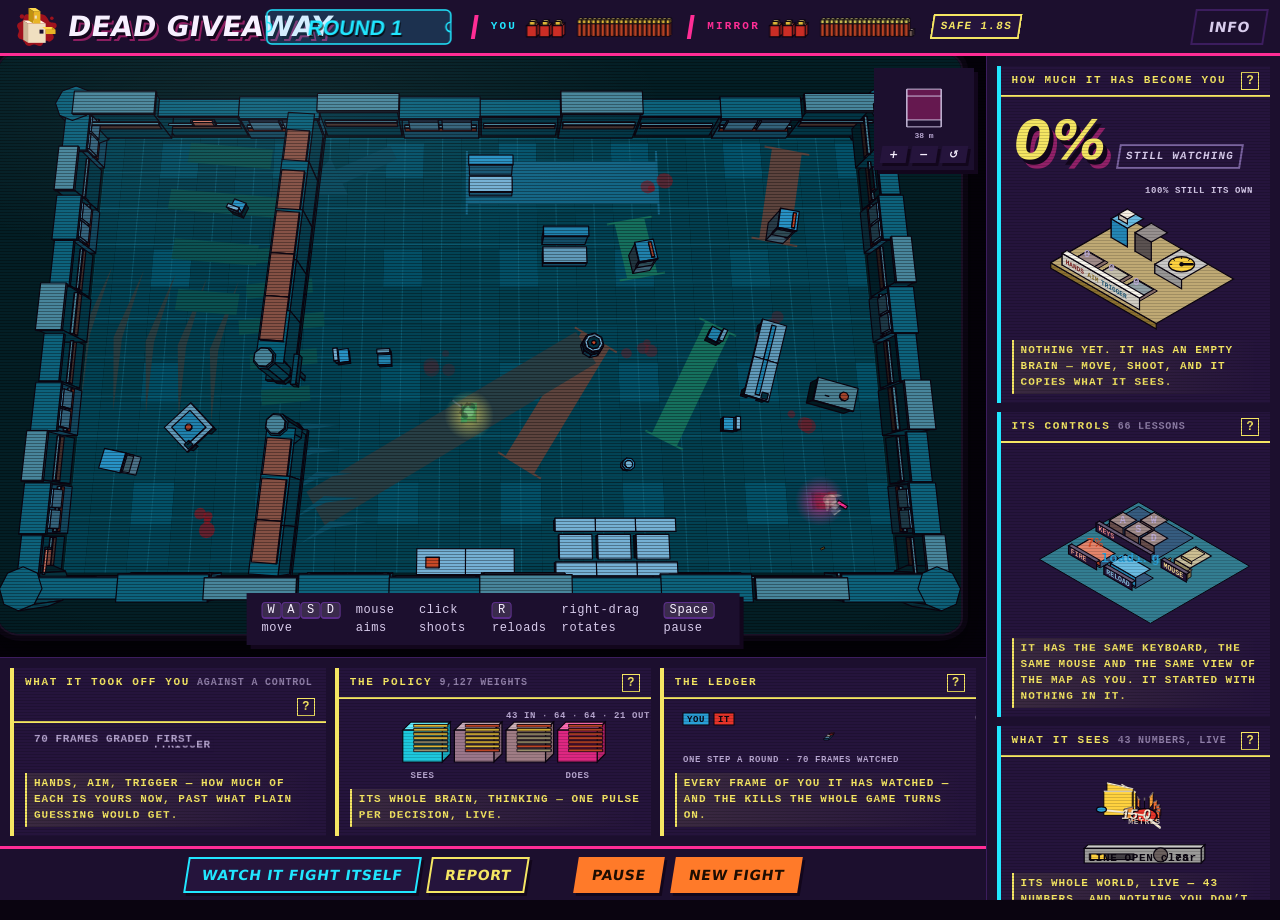
==== index.html @ da15ab4e "The description sits under the graphic, at the owner's direction All six standfirsts move back below" ====
<!doctype html>
<html lang="en">
<head>
<meta charset="utf-8">
<meta name="viewport" content="width=device-width, initial-scale=1">
<title>Dead Giveaway — the Mirror is learning you</title>
<meta name="description" content="A top-down shooter against the Mirror — a model that learns how you move and fight. Everything it knows about you is on screen while you play.">
<link rel="icon" href="./favicon.svg" type="image/svg+xml">
<link rel="stylesheet" href="./css/app.css">
</head>
<body>

<!-- THE GAME IS THE PAGE. No splash, no click-to-play. -->
<div class="app">

  <header class="bar">
    <a class="mark" href="./" title="Dead Giveaway — reload (the round starts again; your saved rival is untouched)">
      <svg viewBox="0 0 100 100" width="44" height="44" aria-hidden="true">
      <!-- the mark, at a size that holds its own beside the wordmark: the 30px
           cut read as a pin next to 28px capitals -->
      <g fill="#9f121d"><path d="M50 22c9-3 19-1 24 5s4 10 9 12 10-1 13 4-1 10-6 12 -4 8-1 13 1 11-5 13-11-2-15 2-3 9-9 10-10-4-15-3-9 5-15 2-5-9-9-12-10-2-12-8 3-9 2-14-6-8-3-14 9-5 12-9 1-10 6-13 10 1 14-1 6-6 10-1z"/><circle cx="18" cy="26" r="5"/><circle cx="86" cy="30" r="4"/><circle cx="80" cy="78" r="5.5"/><circle cx="24" cy="80" r="3.5"/></g>
      <path d="M32 42 L72 42 L61 35 L21 35 Z" fill="#fff3de"/>
      <path d="M32 42 L21 35 L21 79 L32 86 Z" fill="#cdb595"/>
      <rect x="32" y="42" width="40" height="44" fill="#f0dfc0"/>
      <path d="M44 14 L60 14 L49 7 L33 7 Z" fill="#ffd94d"/>
      <path d="M44 14 L33 7 L33 35 L44 42 Z" fill="#c1930f"/>
      <rect x="44" y="14" width="16" height="28" fill="#e8b526"/>
      <rect x="47" y="24" width="5" height="7" fill="#f0dfc0"/>
      <path d="M72 56 L94 56 L86 50 L64 50 Z" fill="#ffd94d"/>
      <path d="M94 56 L94 66 L86 60 L86 50 Z" fill="#c1930f"/>
      <rect x="72" y="56" width="22" height="10" fill="#e8b526"/>
      <rect x="58" y="56" width="9" height="9" fill="#1c0f2e"/>
    </svg>
      <span class="hm hm-lg">Dead&nbsp;Giveaway</span>
    </a>

    <div class="status">
      <!-- THE ROUND, AS A FIGHT TICKET (chosen off the design sheet, three
           rounds of options). Drawn in hud.js: a clean slip for a Mirror
           that knows nothing about you,
           the SAME slip torn and taped back together when it walked in
           remembering you — the lesson count handwritten on the tape. -->
      <canvas class="st-round" id="pRound" width="200" height="42" role="img"
              aria-label="Round 1"></canvas>
      <span class="st-sep"></span>
      <!-- BOTH SIDES, THE SAME READOUT, DRAWN THE SAME WAY. Health as blood in
           the body and rounds as brass in the magazine, on one small canvas each
           so they can be lit and stacked like everything else in the arena
           rather than typed as pips. Equal arms is the premise; the header is
           where it is either honoured or quietly broken. -->
      <span class="st-side" id="sideYou">
        <b>you</b><canvas class="st-vit" id="vitYou" width="300" height="48"></canvas>
      </span>
      <span class="st-sep"></span>
      <span class="st-side st-foe" id="sideFoe">
        <b>mirror</b><canvas class="st-vit" id="vitFoe" width="300" height="48"></canvas>
      </span>
      <span class="st-safe" id="pProtect" hidden>safe 3.0s</span>
    </div>

    <div class="bar-right">
      <button class="ghosty" id="btnInfo" aria-expanded="false" aria-controls="infoPop">Info</button>
    </div>

    <div class="pop" id="infoPop" hidden role="dialog" aria-label="About Dead Giveaway">
      <h3 class="hm">Dead Giveaway</h3>
      <p>A top-down shooter whose enemy builds a model of how <em>you</em> move and
         aims where you are about to be. Every panel around the arena is reading
         that model live while you play.</p>
      <h4>Why a new Mirror flails at first</h4>
      <p>It really does start empty &mdash; every weight in the layer that decides
         what it does is zero. With nothing learned, each decision is an even coin
         flip, so round one opens with it firing, reloading and turning at random.
         It has your keys and no idea when to press them. It is shaped within
         seconds: over one minute, with nothing differing but whether the player
         pulled a trigger, it went from <em>6</em> shots to <em>56</em>.
         A rival you <em>Continue</em> is the exception &mdash; it walks in with
         everything it learned about you last time, and never flails at all.</p>
      <h4>Study pause</h4>
      <p>Between rounds it studies you and practises against a copy of itself.
         A longer pause means more practice per round.
         <button class="ghosty" id="pauseNorm" aria-pressed="true">normal</button>
         <button class="ghosty" id="pauseLong" aria-pressed="false">long</button></p>
      <h4>Your data</h4>
      <p>Nothing is uploaded, ever. The model of you is saved in <em>your</em>
         browser only, so the Mirror can remember you between sessions &mdash;
         it never leaves your machine. When a saved rival exists the game asks
         before anything happens: <em>Continue</em> picks the fight back up,
         <em>Quick play</em> faces a blank Mirror and keeps nothing from that
         session, and <em>New story</em> erases the rival for good, once you
         confirm it. That card is the only thing that ever erases the memory
         &mdash; <em>New fight</em> in the bar below just starts a new world
         and leaves it alone. No account, no tracking,
         no analytics, no network requests at all.</p>
      <h4>How it is built</h4>
      <p>Plain ES modules, no framework and no build step. The 3&#8209;D is drawn by
         hand on a 2&#8209;D canvas and the network is about a hundred lines of
         arithmetic. Every room is generated from a seed rather than authored.</p>
      <div class="pop-plate">
        DEAD GIVEAWAY &middot; <a href="https://windnoise.org" target="_blank" rel="noopener"
     aria-label="Windnoise (opens in a new tab)">A WINDNOISE SOLUTION</a> &middot;
  <a href="https://github.com/HXXFX/deadgiveaway" target="_blank" rel="noopener"
     aria-label="Source repository on GitHub (opens in a new tab)">HXXFX</a><br>
        &copy; 2026 WINDNOISE &middot; ALL RIGHTS RESERVED
      </div>
    </div>
  </header>

  <main class="stage" id="stage">
    <!-- THE TUBE. A curved picture, scanlines and a darkened corner, because the
         reference this game is drawn from was made for a screen that bulged.
         The bend is an SVG displacement filter over the arena canvas only — the
         panels stay flat and legible — and render.js applies the same curve to
         the pointer so what you click is what you see. See CRT_K there. -->
    <div class="tube" id="tube">
      <canvas id="view" tabindex="0" aria-label="Arena. Move with W A S D. Aim with the mouse. Click to shoot."></canvas>
      <div class="scan" aria-hidden="true"></div>
      <div class="glass" aria-hidden="true"></div>
    </div>

    <!-- TOP RIGHT of the viewport, where a 3-D tool puts it -->
    <div class="gizmo" id="gizmo" title="Drag to rotate · wheel to zoom · double-click to reset">
      <canvas id="cube" width="132" height="132"></canvas>
      <div class="gz-btns">
        <button id="zIn" title="Zoom in">+</button>
        <button id="zOut" title="Zoom out">&minus;</button>
        <button id="zReset" title="Reset the view">&#8634;</button>
      </div>
    </div>

    <div class="hint" id="hint">
      <span><kbd>W</kbd><kbd>A</kbd><kbd>S</kbd><kbd>D</kbd> move</span>
      <span>mouse aims</span>
      <span>click shoots</span>
      <span><kbd>R</kbd> reloads</span>
      <span>right&#8209;drag rotates</span>
      <span><kbd>Space</kbd> pause</span>
    </div>

    <div class="toast" id="toast" hidden><b class="hm hm-lg" id="toastT"></b><i id="toastS"></i></div>

    <!-- BETWEEN ROUNDS: a strip along the top of the arena, not a card in the
         middle of it. Read in passing, gone in three seconds, never in the way
         of the fight it is announcing. -->
    <div class="banner" id="banner" hidden>
      <b class="hm" id="bnKick"></b>
      <i id="bnLine"></i>
    </div>

    <!-- THE PAUSE, EXPLAINED BY PLAYING IT BACK. The beat between rounds got
         longer because the Mirror now rehearses in it, and an unexplained pause
         reads as a stall. This is not a loading animation: it is the actual
         practice fight it just had against a copy of itself, replayed. -->
    <div class="rehearse" id="rehearse" hidden>
      <canvas id="cRehearse" width="260" height="150"></canvas>
      <div class="rh-txt">
        <b id="rhKick">REHEARSING</b>
        <i id="rhLine">fighting a copy of you</i>
        <span id="rhStat"></span>
      </div>
    </div>

    <!-- BETWEEN ROUNDS: a glass card over the live arena, never a black screen.
         The fight keeps running behind it so the pace is not broken. -->
    <div class="sheet" id="sheet" hidden>
      <div class="sheet-in">
        <div class="kick" id="shKick">the Mirror worked something out</div>
        <div class="said hm hm-lg" id="shSaid"></div>
        <div class="note" id="shNote"></div>
        <div class="stats" id="shStats"></div>
        <button class="go hm" id="shGo">Continue</button>
        <button class="go hm alt" id="shGo2" hidden>No</button>
        <button class="go hm alt" id="shGo3" hidden>No</button>
      </div>
    </div>

    <div class="paused" id="pausedVeil" hidden>
      <span class="hm hm-lg">Paused</span><i>press Space or the button below</i>
    </div>

    <div class="boot" id="boot"><span>Starting the arena&hellip;</span></div>
  </main>

  <!-- RIGHT RAIL: the three panels about YOU. Sized to fit, never scrolls. -->
  <aside class="rail">
    <!-- EVERY PANEL: the picture carries the live INFO text, one short line of
         description sits at the bottom, and the EXPLANATION lives behind the
         "?" — the player asked for exactly this split. The help pop covers the
         card's own body (see .pop-card): .card{overflow:hidden} clips anything
         that tries to float outside, and every card sits at a screen edge, so
         "the back of the card" is the one placement that never needs measuring. -->
    <section class="card knows">
      <h2>How much it has become you
        <button class="qm" id="qmKnow" aria-expanded="false" aria-controls="helpKnow"
                aria-label="How to read this panel"><span>?</span></button></h2>
      <div class="pop pop-card" id="helpKnow" hidden role="dialog"
           aria-label="How to read: how much it has become you">
        <h4>How to read it</h4>
        <p>The bench: your mask, the copy of it filling to the score, the dial
           reading the same score, and the three gauges the score is made of —
           hands, aim, trigger.</p>
        <h4>The number is an edge, not a score</h4>
        <p>Each gauge is how far past a <em>control</em> the policy got — the
           best answer that needs no learning. Beat nothing, score nothing.</p>
        <p><em>hands</em> (45%) is graded at the moments you change keys: a held
           key predicts itself, so only your decisions can show a style. It
           unlocks after a hundred key changes — about <em>twenty seconds</em> of
           ordinary play, longer if you move in long straight lines. If you never
           move there is nothing to grade, and it stays at zero honestly.</p>
        <p><em>aim</em> (30%) is graded only on frames where you actually turn,
           against always guessing your commonest direction.</p>
        <p><em>trigger</em> (25%) is how many times more likely it is to call a
           shot on a frame you shot than on one you did not.</p>
        <h4>Why it can be trusted</h4>
        <p>Every frame is graded before it is learned from, so the score is
           never a memory of its own training set. &ldquo;Still watching&rdquo;
           clears after 600 graded frames.</p>
        <h4>The number is eased, and here is exactly how</h4>
        <p>The raw measurement jitters hard enough to read as the Mirror
           forgetting you, so this dial is smoothed: it climbs quickly toward a
           rise and is held to three points a second on the way down. What you
           see is a few seconds behind the raw number, and never a different
           story from it. Nothing else on the screen is smoothed.</p>
      </div>
      <!-- THE NUMBER IS AN EDGE, NOT A SCORE. Each of the three parts below is
           how far past a control the policy got - a control that needed no
           learning at all. A bar without its control is decoration, and an
           earlier version of this panel awarded 79% to a test player with no
           movement style, because the number under it was paying out for the
           fact that a moving body keeps moving. -->
      <div class="know-row">
        <div class="big hm hm-lg" id="knowNum">0%</div>
        <span class="know-use" id="knowUse" data-on="0">still watching</span>
      </div>
      <!-- THE BENCH. Everything this panel knows, on one surface: your mask,
           the copy being made of it filling to the score, the dial reading the
           same score, and the three components as gauges along the front.
           The meter and the three small meters that used to be here are gone —
           they were these three numbers a second time, which is a panel arguing
           with itself. See drawKnow in hud.js. -->
      <!-- THE DECK, ABOVE THE PICTURE — see .deck in app.css for why it moved.
           It says what the panel is while the panel has nothing to say, and
           retires once the bench is live. Every word of it is still behind
           the "?" above. -->
      <!-- THE BENCH. See drawKnow in hud.js. -->
      <canvas id="cKnow" height="300"></canvas>
      <div class="standfirst" id="noticed">Nothing yet. It has an empty brain &mdash;
        move, shoot, and it copies what it sees.</div>
    </section>

    <section class="card">
      <h2>Its controls <span class="hint-i" id="copyN">no lessons yet</span>
        <button class="qm" id="qmLoop" aria-expanded="false" aria-controls="helpLoop"
                aria-label="How to read this panel"><span>?</span></button></h2>
      <div class="pop pop-card" id="helpLoop" hidden role="dialog"
           aria-label="How to read: its controls">
        <h4>How to read it</h4>
        <p>Your controls, in its hands: the keyboard at the back, the mouse
           beside it, the trigger and the reload in front. A pressed key sinks,
           and the fan on the desk is every direction it weighed for the turn it
           is about to make.</p>
        <h4>The lights are wants, not states</h4>
        <p>Each figure is a live probability — how hard it wants that control
           right now. It decides at a hand&rsquo;s tempo, about twelve decisions
           a second, not sixty.</p>
        <h4>The fair game</h4>
        <p>It has exactly what you have: the same keys, the same mouse, the same
           movement and shooting rules, and it reads your health and ammo the
           same way you read its off the header. Nothing extra, nothing
           missing.</p>
      </div>
      <canvas id="cLoop" height="200"></canvas>
      <p class="standfirst" id="cmpCap">Its live wants — each key, the turn, the
        trigger, the reload.</p>
    </section>

    <section class="card grow">
      <h2>What it sees <span class="hint-i" id="senseN">numbers, live</span>
        <button class="qm" id="qmSense" aria-expanded="false" aria-controls="helpSense"
                aria-label="How to read this panel"><span>?</span></button></h2>
      <div class="pop pop-card" id="helpSense" hidden role="dialog"
           aria-label="How to read: what it sees">
        <h4>How to read it</h4>
        <p>The dome is its whole world. The sixteen fins are its distance
           feelers, one every 22.5&deg; — tall and gold is open space, short and
           red is a wall at its shoulder. The pale spoke is where it is facing;
           the blue mark is you, with the range written on the line.</p>
        <p>A solid line means it could shoot you right now; dashed means the
           line is blocked. The base carries the two readings the dome cannot:
           how long the line has been open, and a lamp for something in the air
           at it.</p>
        <h4>What it is given</h4>
        <p>This picture is not drawn <em>from</em> the input — it <em>is</em>
           the input: the 43 numbers the policy receives each frame, live.
           Nothing here is something you cannot see on your own screen.</p>
      </div>
      <canvas id="cSense"></canvas>
      <p class="standfirst" id="senseCap">Its whole world, live — 43 numbers, and
        nothing you don’t get too.</p>
    </section>
  </aside>

  <!-- BOTTOM PANEL: the three panels about THE MODEL, side by side so nothing
       has to be scrolled to. Real-time information cannot live below the fold. -->
  <!-- BOTTOM PANEL: the model itself, side by side so nothing has to be
       scrolled to. Real-time information cannot live below the fold. -->
  <div class="deck">
    <section class="card">
      <h2>What it took off you <span class="hint-i">against a control</span>
        <button class="qm" id="qmMiss" aria-expanded="false" aria-controls="helpMiss"
                aria-label="How to read this panel"><span>?</span></button></h2>
      <div class="pop pop-card" id="helpMiss" hidden role="dialog"
           aria-label="How to read: what it took off you">
        <h4>How to read it</h4>
        <p>Three columns on one plate. The plate is the <em>control</em> — the
           score a thing that learned nothing would get — and each column is
           what the policy took past it. Zero means no better than the obvious
           answer.</p>
        <p><em>hands</em> — did it call your new key set at the moments you
           change keys, against the best no-learning guess. <em>aim</em> — the
           direction you turned, against your commonest direction.
           <em>trigger</em> — whether its trigger reads higher on the frames you
           fired, against firing at your average rate.</p>
        <h4>&ldquo;Graded first&rdquo;</h4>
        <p>Every frame is scored before it is trained on, so no column is a
           memory of the training set.</p>
      </div>
      <canvas id="cMiss"></canvas>
      <p class="standfirst" id="missCap">Hands, aim, trigger — how much of each is
        yours now, past what plain guessing would get.</p>
    </section>
    <section class="card">
      <h2>The policy <span class="hint-i" id="brainN"></span>
        <button class="qm" id="qmBrain" aria-expanded="false" aria-controls="helpBrain"
                aria-label="How to read this panel"><span>?</span></button></h2>
      <div class="pop pop-card" id="helpBrain" hidden role="dialog"
           aria-label="How to read: the policy">
        <h4>How to read it</h4>
        <p>The actual network, live: 43 numbers in, two hidden layers of 64, and
           the decisions out — four keys, the choice of turn, the trigger, the
           reload. The pulse is one decision crossing it, about twelve a second,
           and its brightness is how much the layer it is passing is actually
           doing. The marks on each slab are real activations, sampled across
           the whole layer.</p>
        <h4>What it does not show</h4>
        <p>The weights — there are thousands, and any picture of them is a grey
           rectangle. You are watching the thinking, not the wiring.</p>
        <h4>All of it</h4>
        <p>This one policy, plus a small dedicated reload net trained the same
           way from the same frames, is everything. There is no scripted bot
           behind it — no orbit, no peek timer, no routing, no cadence written
           by hand.</p>
      </div>
      <canvas id="cBrain"></canvas>
      <p class="standfirst" id="brainCap">Its whole brain, thinking — one pulse per
        decision, live.</p>
    </section>
    <section class="card">
      <h2>The ledger
        <button class="qm" id="qmSpark" aria-expanded="false" aria-controls="helpSpark"
                aria-label="How to read this panel"><span>?</span></button></h2>
      <div class="pop pop-card" id="helpSpark" hidden role="dialog"
           aria-label="How to read: the ledger">
        <h4>How to read it</h4>
        <p>A staircase of the whole session, one tread a round: the wide blue
           treads are your kills, the narrow red steps behind them are its. It
           is kept as it happens, never rebuilt from a summary afterwards.</p>
        <h4>Why the kills matter</h4>
        <p>It learns killing from exactly one source: watching you win. If you
           have never killed it, it has never seen a kill. A round only ends
           when somebody dies, and between rounds it takes one rehearsal step
           against a frozen copy of itself and keeps what worked.</p>
      </div>
      <canvas id="cSpark"></canvas>
      <p class="standfirst" id="sparkCap">Every frame of you it has watched — and the
        kills the whole game turns on.</p>
    </section>
  </div>

  <div class="dock">
    <!-- THREE CONTROLS LEFT ON THE PLAYER'S CALL. First-person was a second
         camera to maintain for a game that is read from above; "Mirror's guess"
         drew a prediction the rebuilt policy no longer makes, so the button did
         nothing; and the crowd toggle argued with the premise — this is you
         against the best version of yourself, and there is one of you. It is
         always a duel now. -->
    <button id="btnWatch" class="you" aria-pressed="false">Watch it fight itself</button>
    <button id="btnReport" class="alt"
            title="Everything this session measured, in text you can read and paste.">Report</button>
    <span class="dock-gap"></span>
    <button id="btnPause" class="warm">Pause</button>
    <!-- RENAMED from "Start over", which collided with the boot card's "New
         story" — two buttons that sounded like the same act, one of which
         erased the Mirror's memory. This one never touches memory. The id is
         unchanged so nothing that switches on it had to move. -->
    <button id="btnReset" class="warm"
            title="New world, round one. The Mirror keeps everything it has learned.">New fight</button>
  </div>

<!-- THE REPORT. Plain text on purpose: it can be read here, selected, and pasted
     straight into a conversation. A chart cannot be pasted, and the whole point
     of this panel is that what happened in a real session reaches whoever is
     fixing it. -->
<div class="rpt" id="rpt" hidden role="dialog" aria-modal="true" aria-label="Session report">
  <div class="rpt-box">
    <div class="rpt-bar">
      <h2 class="hm">Session report</h2>
      <span class="rpt-note" id="rptNote"></span>
      <button id="rptCopy" class="alt">Copy</button>
      <button id="rptClose" class="warm">Close</button>
    </div>
    <pre id="rptText"></pre>
  </div>
</div>
</div>

<script>
  window.__booted = false;
  setTimeout(function () {
    if (window.__booted) return;
    var b = document.getElementById('boot');
    if (b) b.innerHTML = '<span>The game did not start. This page needs to be served ' +
      'over http, not opened from disk &mdash; run <code>Open.bat</code>, ' +
      'or check the browser console.</span>';
  }, 4000);
</script>
<script type="module" src="./js/main.js"></script>
<!-- The displacement map is generated once at startup from the same constant
     the pointer correction uses, so the picture and the mouse cannot drift. -->
<svg class="crtdefs" aria-hidden="true" width="0" height="0">
  <filter id="crtBend" x="0%" y="0%" width="100%" height="100%"
          color-interpolation-filters="sRGB">
    <feImage id="crtMap" preserveAspectRatio="none" result="map"></feImage>
    <feDisplacementMap in="SourceGraphic" in2="map" id="crtDisp"
                       xChannelSelector="R" yChannelSelector="G"></feDisplacementMap>
  </filter>
</svg>
</body>
</html>
---- css/app.css ----
/*
 * Dead Giveaway.
 *
 * WHERE TO CHANGE THINGS
 *   the look .............. this file
 *   every tunable number .. js/config.js   (one source of truth, on purpose)
 *   what a panel draws .... js/hud.js
 *   the arena render ...... js/render.js
 *
 * TYPE — .hm is the house voice.
 * The reference sets everything in a heavy, leaning, all-caps face with a HARD
 * OFFSET SHADOW and no soft edges anywhere. There is no webfont here on purpose:
 * a font file is a dependency that must download before the title can be read,
 * so the effect is carried by weight, skew, tracking and a stepped shadow. If a
 * real display face is ever bundled it goes in --display and this all inherits.
 *
 * CONTRAST MEASURED against --panel-2 #25143c, the ground the card text actually
 * sits on — measuring against the darker --panel once hid --ink-3 sitting at
 * 4.43, under the floor:
 *   --ink 15.2:1  --ink-2 11.1:1  --ink-3 7.7:1  --hot 4.9:1  --cool 11.1:1
 *   --acid 13.2:1  --track 3.3:1 (non-text)
 * Floor is 4.5:1 for text and 3:1 for non-text.
 *
 * COLOUR CARRIES MEANING AND IS NOT FREE:
 *   --hot = IT   --cool = YOU   --acid = what it knows about you
 *   --warm = neither (pause, new fight)
 * Nothing decorative may use the first three.
 */
:root{
  --bg:#0a0410; --panel:#1c0f2e; --panel-2:#25143c;
  --line:#3c1d5e; --raise:#5b2d8a; --track:#7a63a0;
  /* THE GROUND EVERY 3-D PANEL STANDS ITS OBJECTS ON, and for a long time it
     did not exist. hud.js and viz3d.js both read tok('panel-line') into P.grid
     and draw eight plates with rgba(P.grid, 0.3-0.45) — but --panel-line was
     never declared, so tok returned '', rgba built "rgba(NaN,NaN,NaN,.3)", and
     canvas SILENTLY IGNORES an invalid fillStyle and keeps the previous one.
     Every one of those plates was therefore painted in whatever colour the
     last drawing call happened to leave behind: the controls desk came out
     brass because the label strips drawn just before it were brass, and it had
     been other colours before that. A missing custom property is not a
     fallback, it is a stale-paint bug with no error attached. */
  --panel-line:#3c1d5e;
  /* --ink-3 CARRIES ALMOST EVERY SMALL LABEL IN THIS APP, and at #a48fc2 it
     measured 5.9:1 on the card ground — over the 4.5 floor, but that floor is
     for body text at comfortable sizes, not for eleven-pixel uppercase tracked
     out to .18em, which is the hardest thing to read on the whole screen. It is
     lifted to 7.4:1, and --ink-2 with it, so the two still read as a hierarchy.
     Nothing here is decorative grey any more. */
  --ink:#f7f0ff; --ink-2:#d8ccec; --ink-3:#b9a8d2;
  --hot:#ff2d95; --cool:#21e6ff; --acid:#f5e663; --good:#3ef2a0;
  --warm:#ff7a29;
  --shadow:#12061c;

  --stage:#0d0618; --floor:#3d2340; --floor2:#472a4a; --grid:#5a3560;
  --wall:#150c1e; --blood:#9f121d; --body:#f4eeff;
  /* BLOOD GOT BRIGHTER WHEN THE FLOORS DID. At #8d1236 it sat at luminance
     0.064, which was a bright stain on a floor at 0.026 and an invisible one on
     a floor at 0.050 — measured at 1.03:1 against the new banking hall. The
     reference's blood is arterial, not dried, so it goes UP rather than the
     floors coming back down: 1.4:1 or better on the darkest tile of all nine
     venues, and 156 RGB units clear of --hot. */
  /* Five venue colours, not three. With three, a bar, an arcade and an office
     were all the same blue and the only thing telling them apart was the
     furniture — which is the half of the signal that is hardest to read from
     the camera this game uses. Both new ones are at least 90 RGB units from
     --hot, --cool and --acid so they can never be mistaken for the marks that
     carry meaning, and every one is capped under the actors at draw time. */
  --prop-a:#d94f2b; --prop-b:#2fb87a; --prop-c:#2a9fd6;
  --prop-d:#8a63d2; --prop-e:#c9a227;

  --mono: ui-monospace,"SF Mono","Cascadia Mono",Menlo,Consolas,monospace;
  /* CONDENSED FIRST, and that reorder is most of the difference.
     Arial Black led this list, and Arial Black is a WIDE face — it is the one
     thing the reference's lettering is not. Haettenschweiler and Impact are
     both extremely narrow, both ship with Windows, and both are far closer to a
     drawn poster letter than anything a browser will synthesise. Arial Black
     stays at the back as the fallback for machines that have neither, where the
     scaleX below does the condensing instead.
     No webfont, still: a font file is a dependency that has to download before
     the title can be read, and this game is on screen before anything finishes
     loading. */
  /* IMPACT FIRST, not Haettenschweiler. Haettenschweiler is narrower than Impact
     and its counters — the holes in the O, the R, the 0 — very nearly close on
     their own. Put a shadow behind it and they close completely, which is what
     turned the logo, ROUND 6, PAUSED and 0% into stripes. Impact is the poster
     face this look actually comes from: heavy and narrow, with counters that
     survive being sat on. */
  --display:"Impact","Haettenschweiler","Franklin Gothic Heavy",
            "Arial Black",system-ui,sans-serif;
  /* raised a step across the board: 10px uppercase at .18em tracking is a
     label you decode rather than read, and this app is mostly labels */
  --fs-body:13px; --fs-small:12px; --fs-label:12px; --fs-micro:11px;
  /* The deck was 172px, which left each canvas about 80px of drawing height —
     enough for a shape, not enough for a shape WITH LABELS, and unlabelled
     charts were the thing that read as decoration. 210px gives every deck
     canvas ~118px, measured, which is what the axis text needs. */
  --bar-h:56px; --rail-w:308px; --deck-h:210px; --dock-h:54px;
}
*{box-sizing:border-box}
[hidden]{display:none !important}
html,body{height:100%;margin:0;overflow:hidden}
body{background:var(--bg);color:var(--ink);
     font:13px/1.5 var(--mono);-webkit-font-smoothing:antialiased}
kbd{background:#3a2b4c;border:1px solid var(--raise);border-bottom-width:2px;
    border-radius:4px;padding:0 5px;font:inherit;font-size:var(--fs-small);color:var(--ink)}

/* Closer to the reference: heavier, tighter, condensed by a horizontal squash,
   and a THREE-STEP shadow that ends in a magenta ghost — the reference's letters
   sit on a hard dark step with a coloured fringe rather than on a soft blur.
   scaleX condenses without needing a condensed face to exist on the machine,
   which is the whole reason there is no webfont here. */
/* ONE HARD STEP. Nothing else.
 *
 * This had nine shadow layers, a cyan offset up and to the left, negative
 * tracking and an 0.88 horizontal squash on top of a face that is already one of
 * the narrowest ever cut. Every one of those decisions was defensible alone and
 * together they filled in the counters and closed the gaps between letters:
 * the logo, ROUND 6, PAUSED and 0% were unreadable on screen.
 *
 * What the reference actually does is far simpler — a heavy narrow letter, set
 * solid, sitting on ONE hard offset shadow. The weight is in the face, not in
 * the effects piled behind it. No squash (the face is the condensation), tracking
 * slightly POSITIVE so letters stay separate, and a lean rather than a topple. */
.hm{font-family:var(--display);font-weight:900;text-transform:uppercase;
    letter-spacing:.012em;display:inline-block;
    transform:skewX(-9deg);
    /* EM, NOT PX. A fixed 3px step is a tenth of a 28px cap and a twentieth of a
       66px one, so one number cannot be right for both: at the small end the
       shadow swallowed the letter and at the large end it vanished. */
    text-shadow:.085em .085em 0 var(--shadow)}
/* THE BIGGEST TYPE GETS A SECOND STEP, in magenta, and that is the whole of it.
   A misregistered colour ghost is the reference's signature, but it belongs
   BEHIND the letter where it reads as bad printing — not in front of it and not
   on both sides, which reads as a blur. */
.hm-lg{
    text-shadow:
      .09em .09em 0 var(--shadow),
      .17em .17em 0 rgba(255,45,149,.5)}

/* ---- THE LAYOUT ENGINE ---------------------------------------------------
 *
 * Every panel here is a live readout of something happening right now, so a
 * panel that is off the screen or clipped in half is worse than one that is not
 * there: it is a number the player half-reads. The old grid was two fixed
 * measurements — a 308px rail and a 210px deck — with `overflow:hidden` under
 * them, which on a narrow window quietly cut the panels off, and on a wide one
 * left the rail the same size it had been on a laptop.
 *
 * Three rules replace them:
 *
 *   FLUID BOUNDS, NOT FIXED ONES. The rail and the deck are clamped to a range
 *   with a viewport-relative middle, so they grow with the window and stop
 *   before they eat the arena.
 *
 *   THE DECK REFLOWS ITSELF. auto-fit over a minimum column width means three
 *   panels become two and then one as the window narrows, without a breakpoint
 *   being written for each step.
 *
 *   AND WHEN IT NO LONGER FITS, IT MOVES rather than being cropped. Under
 *   980px the rail stops being a column beside the arena and becomes a row of
 *   panels beneath it; the whole shell scrolls as one page instead of six
 *   little clipped boxes.
 */
:root{
  --rail-w:clamp(258px, 23vw, 360px);
  --deck-h:clamp(158px, 21vh, 240px);
}
.app{display:grid;
     grid-template-columns:minmax(0,1fr) var(--rail-w);
     grid-template-rows:var(--bar-h) minmax(0,1fr) var(--deck-h) var(--dock-h);
     height:100%}

/* ---- top bar ------------------------------------------------------------ */
.bar{grid-column:1 / -1;grid-row:1;position:relative;display:flex;align-items:center;
     padding:0 14px;background:var(--panel);border-bottom:3px solid var(--hot)}
.mark{display:flex;align-items:center;gap:10px;color:var(--ink);text-decoration:none}
.mark span{font-size:28px;letter-spacing:.01em}
.mark:hover{color:var(--hot)}
.mark:focus-visible{outline:2px solid var(--hot);outline-offset:3px}
.bar-right{margin-left:auto}

.status{position:absolute;left:50%;top:50%;transform:translate(-50%,-50%);
        display:flex;align-items:center;gap:14px;white-space:nowrap}
/* the round is a drawn ticket now, not type — see roundTicket in hud.js.
   THE CANVAS MUST HAVE A CSS SIZE — see fitCanvas in util.js. */
.st-round{display:block;width:200px;height:42px;flex:none}
/* the two vitals readouts: a label and a small canvas each, and nothing else.
   What is inside them is drawn in hud.js so it can share the arena's language.
   THE CANVAS MUST HAVE A CSS SIZE — see fitCanvas in util.js. */
.st-side{display:flex;align-items:center;gap:8px}
.st-side b{font-size:var(--fs-micro);font-weight:700;letter-spacing:.2em;
  text-transform:uppercase;color:var(--ink-3)}
#sideYou b{color:var(--cool)}
#sideFoe b{color:var(--hot)}
/* wider and taller: three drops and twenty cartridges need the room, and at
   seventeen pixels the shapes were smaller than their own outlines */
.st-vit{display:block;width:150px;height:24px;flex:none}
.st-sep{width:4px;height:24px;background:var(--hot);transform:skewX(-9deg)}
.st-safe{font-family:var(--mono);font-size:11px;font-weight:700;letter-spacing:.12em;
  text-transform:uppercase;color:var(--acid);background:var(--panel-2);
  box-shadow:inset 0 0 0 2px var(--acid);
  border-radius:0;padding:4px 9px;font-variant-numeric:tabular-nums;
  transform:skewX(-9deg)}

/* BUTTONS ARE BLOCKS. The reference has no rounded corners, no borders that are
   a shade of the background, and no small grey type: it has slabs of saturated
   colour with heavy skewed lettering sitting on a hard shadow. Every control in
   this app is now one of those, which is the difference between a game with a
   toolbar attached and a game. */
button{font-family:var(--display);font-weight:900;font-size:14px;letter-spacing:.05em;
  text-transform:uppercase;background:var(--panel-2);color:var(--ink);
  border:0;border-radius:0;padding:11px 16px;cursor:pointer;line-height:1;
  transform:skewX(-9deg);box-shadow:3px 3px 0 var(--shadow);
  transition:transform .08s,box-shadow .08s}
button > *{display:inline-block;transform:skewX(9deg)}
button:hover:not(:disabled){box-shadow:5px 5px 0 var(--shadow);transform:skewX(-9deg) translate(-1px,-1px)}
button:active:not(:disabled){box-shadow:1px 1px 0 var(--shadow);transform:skewX(-9deg) translate(2px,2px)}
button:focus-visible{outline:3px solid var(--acid);outline-offset:3px}
button:disabled{opacity:.4;cursor:default;box-shadow:none}
/* THE COLOUR SYSTEM, SAID ONCE.
   cyan --cool  = YOU: your health, your bars, your ground mark, your ghost.
   pink --hot   = THE MIRROR: its health, its shots, its misses, its body count.
   acid --acid  = WHAT IT KNOWS: every learning panel, the guess mark, the meter.
   orange --warm= the system: pause, new fight, things that are neither of you.
   green --good / orange --warm = SIGNED DATA inside charts (+/-), so that plus
   and minus can never be mistaken for you and it. A pressed VIEW toggle goes
   ink-white: a camera is nobody's colour. */
button[aria-pressed="true"]:not(:disabled){background:var(--ink);color:#160a1e}
/* the Mirror's own controls: how many bodies carry it */
button.foe{background:var(--panel-2);color:var(--hot);
  outline:2px solid var(--hot);outline-offset:-2px}
button.foe[aria-pressed="true"]:not(:disabled){background:var(--hot);color:#160a1e}
/* yours: the ghost that stands in for you */
button.you{background:var(--panel-2);color:var(--cool);
  outline:2px solid var(--cool);outline-offset:-2px}
button.you[aria-pressed="true"]:not(:disabled){background:var(--cool);color:#04212a}
button.ghosty{background:transparent;box-shadow:none;color:var(--ink-2);
  outline:2px solid var(--line);outline-offset:-2px}
button.ghosty:hover:not(:disabled){color:var(--hot);outline-color:var(--hot);
  box-shadow:none;transform:skewX(-9deg)}
/* Pause and New fight are neither IT nor YOU, so they take the one colour that
   means neither — and they sit together, away from the play controls. */
button.warm{background:var(--warm);color:#1d0d02}
button.warm:hover:not(:disabled){filter:brightness(1.12)}
button.alt{background:var(--panel-2);color:var(--acid);
  outline:2px solid var(--acid);outline-offset:-2px}
button.alt[aria-pressed="true"]:not(:disabled){background:var(--panel);color:var(--acid);
  box-shadow:inset 0 0 0 2px var(--acid),3px 3px 0 var(--shadow)}
.seg{display:inline-flex;gap:2px}
.seg button{box-shadow:3px 3px 0 var(--shadow)}

/* ---- info popover -------------------------------------------------------- */
.pop{position:absolute;right:12px;top:calc(100% + 6px);z-index:40;width:350px;
     background:var(--panel-2);border:0;border-top:4px solid var(--hot);border-radius:0;
     padding:15px 17px;box-shadow:8px 8px 0 var(--shadow),0 14px 34px rgba(0,0,0,.6);
     /* IT MUST NOT RUN OFF THE BOTTOM OF A SHORT SCREEN. The panel grew to 712px
        when the cold-start section was added, which clears a 982px window and
        overflows a 768px laptop -- taking the credit plate, the last thing in it,
        off screen with no way to reach it. Cap against the viewport and let the
        panel scroll rather than the page. */
     max-height:calc(100vh - 72px);overflow-y:auto;overscroll-behavior:contain}
.pop h3{margin:0 0 9px;font-size:22px}
.pop h4{margin:13px 0 4px;font-size:var(--fs-micro);letter-spacing:.18em;
        text-transform:uppercase;color:var(--ink-3);font-weight:700}
.pop p{margin:0;font-size:var(--fs-small);line-height:1.62;color:var(--ink-2)}
.pop em{font-style:normal;color:var(--acid);font-weight:700}
.poplink{color:var(--cool);font-weight:700;text-underline-offset:3px}
.poplink:hover{color:var(--hot)}
.pop-plate{margin-top:15px;padding-top:11px;border-top:1px solid var(--line);
  font-size:var(--fs-micro);letter-spacing:.055em;color:var(--ink-3);
  text-align:center;line-height:1.9}
/* THE PROVENANCE LINE MUST NOT WRAP. It is the longest string in the panel,
   so the .09em that suits the headings this plate borrows from overflowed it:
   327px needed against 316px available, and the two-line stamp rendered as
   three. .055em measures 310px, which leaves 6px of real slack -- .065em also
   "fits" at 1px and is a trap, because sub-pixel rounding and the fallback font
   before the webfont settles both eat more than that. Re-measure if the string
   or the 350px .pop width ever changes. */


/* THE PLATE IS ONE STAMP, NOT A SENTENCE WITH LINKS IN IT. Both an underline
   and a brighter link colour were tried and rejected: either one cuts a single
   marking into three pieces. The links inherit the plate grey and stay invisible
   until hover or focus; the pointer cursor does the rest. */
.pop-plate a{color:inherit;text-decoration:none}
.pop-plate a:hover{color:var(--ink)}
.pop-plate a:focus-visible{color:var(--ink);outline:1px solid var(--cool);outline-offset:2px}


/* ---- stage -------------------------------------------------------------- */
.stage{grid-column:1;grid-row:2;position:relative;background:#05020a;overflow:hidden;
  /* the room the tube sits in, so the bulge has somewhere to bulge into */
  padding:10px 12px}

/* ---- the tube ------------------------------------------------------------
 * A curved picture wants three things a flat one does not: geometry that bends,
 * light that falls off toward the corners, and the scan structure of a screen
 * that drew its image one line at a time. The bend is the SVG filter; the other
 * two are painted over the top and cost nothing per frame.
 */
.tube{position:absolute;inset:10px 12px;overflow:hidden;
  border-radius:22px/16px;
  background:var(--stage);
  box-shadow:0 0 0 2px #1b1026, 0 0 0 7px #0b0512,
             0 14px 34px rgba(0,0,0,.75),
             inset 0 0 60px rgba(0,0,0,.55);
  filter:url(#crtBend)}
.tube > canvas{position:absolute;inset:0;width:100%;height:100%;display:block}

/* the scan structure. Two layers: fine horizontal lines for the raster, and a
   very slow vertical sweep for the refresh — both are pinned so they cannot be
   mistaken for anything the game is drawing. */
.scan{position:absolute;inset:0;pointer-events:none;z-index:3;
  background:repeating-linear-gradient(to bottom,
    rgba(0,0,0,.22) 0px, rgba(0,0,0,.22) 1px,
    rgba(0,0,0,0) 1px, rgba(0,0,0,0) 3px);
  mix-blend-mode:multiply;opacity:.55}

/* the glass: corner falloff, and the sheen of a tube lit from the front */
.glass{position:absolute;inset:0;pointer-events:none;z-index:4;
  background:
    radial-gradient(120% 130% at 50% 44%,
      rgba(0,0,0,0) 52%, rgba(0,0,0,.30) 82%, rgba(0,0,0,.62) 100%),
    radial-gradient(60% 40% at 28% 10%,
      rgba(255,255,255,.055) 0%, rgba(255,255,255,0) 70%)}

@media (prefers-reduced-motion:reduce){.scan{opacity:.3}}
/* THE GAME DRAWS ITS OWN POINTER, so the system one is turned off here. If
   drawReticle ever stops running, this leaves the player with no pointer at
   all -- which is the correct failure to have, because it is impossible to
   miss, unlike two pointers slightly apart. */
.stage canvas#view{display:block;width:100%;height:100%;outline:none;cursor:none}
.stage::after{content:'';position:absolute;inset:0;pointer-events:none;z-index:5;
  background:repeating-linear-gradient(0deg,rgba(0,0,0,.24) 0 1px,transparent 1px 3px)}

.gizmo{position:absolute;right:12px;top:12px;z-index:6;
  display:flex;flex-direction:column;align-items:center;gap:5px;
  background:var(--panel);border:0;border-radius:0;
  box-shadow:4px 4px 0 var(--shadow);padding:7px}
.gizmo canvas{display:block;width:66px;height:66px;cursor:grab}
.gizmo canvas:active{cursor:grabbing}
.gz-btns{display:flex;gap:4px}
.gz-btns button{padding:3px 8px;font-size:11px;line-height:1}

.hint{position:absolute;left:50%;bottom:12px;transform:translateX(-50%);
  display:flex;gap:15px;z-index:6;pointer-events:none;
  background:var(--panel);border:0;border-radius:0;box-shadow:4px 4px 0 var(--shadow);
  padding:8px 15px;font-size:var(--fs-small);color:var(--ink-2);
  letter-spacing:.05em;transition:opacity .5s,transform .5s}
.hint.gone{opacity:0;transform:translateX(-50%) translateY(14px)}

/* ---- between-round banner ------------------------------------------------ */
/* Along the top of the arena, sliding in from the left. It never covers the
   middle of the floor, which is where the fight is and where the eye already
   is. */
.banner{position:absolute;left:0;top:0;z-index:7;max-width:min(74%,760px);
  display:flex;align-items:baseline;gap:12px;flex-wrap:wrap;
  padding:9px 20px 9px 16px;
  /* THE PINK IS AN EDGE NOW, NOT A GROUND. Near-black lettering on saturated
     magenta measures 6.6:1 and still reads badly — the hue is bright enough to
     glare and the display face is heavy enough to bloom against it, which is
     what the player meant by "the black text on the pink pop-up is not
     readable". The accent does the same job as a bar down the side, and the
     words sit on the same dark panel as every other piece of text here. */
  background:linear-gradient(90deg,rgba(28,15,46,.97) 0%,rgba(28,15,46,.97) 62%,rgba(28,15,46,0) 100%);
  border-left:6px solid var(--hot);
  color:var(--ink);
  transform:translateX(-102%);transition:transform .34s cubic-bezier(.2,.9,.25,1)}
.banner.in{transform:translateX(0)}
.banner b{font-size:17px;letter-spacing:.01em;white-space:nowrap}
.banner i{font-style:normal;font-size:var(--fs-small);font-weight:700;
  letter-spacing:.05em;color:var(--ink-2)}
.banner i b{font-size:inherit;background:transparent;color:var(--acid);padding:0}

/* the rail panel that carries habits flashes when a new one lands */
@keyframes noticedFlash{
  0%{color:var(--acid);box-shadow:inset 0 0 0 2px var(--acid),0 0 0 6px rgba(245,230,99,.22)}
  100%{color:var(--ink);box-shadow:inset 0 0 0 0 rgba(245,230,99,0),0 0 0 0 rgba(245,230,99,0)}
}
.said-sm.flash{animation:noticedFlash 1.5s ease-out}

.toast{position:absolute;left:50%;top:12%;transform:translateX(-50%);z-index:7;
  background:var(--panel);border:0;border-radius:0;box-shadow:7px 7px 0 var(--shadow);
  border-left:5px solid var(--hot);
  padding:12px 26px;text-align:center;pointer-events:none;max-width:80%}
.toast b{display:block;font-size:30px;letter-spacing:.04em;color:var(--ink)}
.toast i{display:block;font-style:normal;font-size:var(--fs-small);color:var(--ink-2);
  margin-top:6px;letter-spacing:.04em}

/* BETWEEN ROUNDS: glass at the foot of the arena, never a blackout. The fight
   stays visible and running behind it — a full-screen black card between every
   round is exactly what kills the pace. */
.sheet{position:absolute;left:0;right:0;bottom:0;z-index:8;
  display:flex;justify-content:center;padding:0 0 16px;pointer-events:none}
.sheet-in{background:rgba(24,12,40,.93);border:0;border-top:4px solid var(--hot);
  border-radius:0;padding:18px 24px;max-width:64ch;pointer-events:auto;
  box-shadow:0 -6px 0 rgba(0,0,0,.35),0 18px 44px rgba(0,0,0,.6);backdrop-filter:blur(3px)}
.sheet .kick{font-size:var(--fs-micro);letter-spacing:.36em;text-transform:uppercase;
  color:var(--hot);font-weight:700}
.sheet .said{font-size:clamp(24px,3.2vw,40px);line-height:1.04;margin-top:9px;color:var(--ink)}
.sheet .said u{text-decoration:none;color:var(--acid)}
.sheet .note{margin-top:10px;font-size:var(--fs-small);color:var(--ink-2);line-height:1.6;max-width:56ch}
.sheet .stats{display:flex;gap:26px;margin-top:14px;flex-wrap:wrap}
.sheet .stats div span{display:block;font-size:var(--fs-micro);letter-spacing:.18em;
  text-transform:uppercase;color:var(--ink-3);font-weight:700}
.sheet .stats div b{font-family:var(--display);font-size:26px;color:var(--cool);font-weight:900}
/* the one thing the player is meant to press: their own colour, as an outline
   and bright lettering rather than a slab of fill with dark type on it */
.sheet .go{margin-top:16px;font-size:17px;letter-spacing:.02em;
  background:var(--panel-2);color:var(--cool);
  box-shadow:inset 0 0 0 2px var(--cool),3px 3px 0 var(--shadow);
  padding:12px 22px}
.sheet .go:hover{background:var(--cool);color:#04141c;
  box-shadow:inset 0 0 0 2px var(--cool),5px 5px 0 var(--shadow)}

.paused{position:absolute;inset:0;z-index:7;display:flex;flex-direction:column;
  align-items:center;justify-content:center;gap:8px;background:rgba(10,4,16,.62)}
/* THE SCANLINE HAS TO COME WITH IT. `.stage::after` lays the raster over the
   arena at z-index 5 and this card sits at 7, so the one piece of type big
   enough for the effect to read on was the one piece it was not reaching — the
   player spotted that the paused word was smooth while the same lettering in the
   rail was striped. Its own overlay, at the same pitch. */
.paused::after{content:'';position:absolute;inset:0;pointer-events:none;
  background:repeating-linear-gradient(0deg,rgba(0,0,0,.28) 0 1px,transparent 1px 3px)}
.paused span{font-size:66px;letter-spacing:.01em;color:var(--ink)}
.paused i{font-style:normal;font-size:var(--fs-small);color:var(--ink-2);letter-spacing:.08em}

.boot{position:absolute;inset:0;z-index:9;display:flex;align-items:center;justify-content:center;
  background:var(--stage);color:var(--ink-2);font-size:var(--fs-body);text-align:center;padding:6%}
.boot code{background:var(--panel-2);padding:1px 5px;border-radius:3px}

/* ---- rail (about YOU) and deck (about THE MODEL) ------------------------- */
/* NO SCROLLING ANYWHERE. These are live readouts; anything below the fold may as
   well not exist during a fight. Three panels in the rail, three in the deck,
   both sized to fit rather than to overflow. */
/* Full height on the right. Spanning only the stage and deck rows left a dead
   black rectangle beside the dock, and it cost the live input panel the 54px it
   most wanted. */
.rail{grid-column:2;grid-row:2 / span 3;background:var(--panel);
      border-left:1px solid var(--line);padding:10px;overflow:hidden;
      display:flex;flex-direction:column;gap:9px}
.deck{grid-column:1;grid-row:3;background:var(--panel);border-top:1px solid var(--line);
      padding:10px;display:grid;
      /* three, then two, then one — decided by the width, not by a breakpoint */
      grid-template-columns:repeat(auto-fit,minmax(248px,1fr));
      grid-auto-rows:minmax(0,1fr);gap:9px;overflow:hidden}

/* A PANEL IS A POSTER. Square corners, a hard colour spine down the left, and a
   heading that is a block of colour with the title punched out of it rather than
   eleven grey pixels of tracking. */
.card{background:var(--panel-2);border:0;border-radius:0;position:relative;
      border-left:4px solid var(--line);
      padding:0 0 9px;display:flex;flex-direction:column;min-height:0;overflow:hidden}
/* THE RAIL IS A BUDGET, SO IT IS WRITTEN AS ONE.
 *
 * Three panels sharing a fixed column, each with a canvas that will take
 * whatever it is given. Left to flexbox and content the total came out 25px
 * over and the instrument — the one panel that was asked to get BIGGER — was
 * left with the smallest canvas of the three at 160px.
 *
 * So the two scenes that are done declare what they need and the instrument
 * takes the rest. A growing card still needs a floor: `flex:1; min-height:0`
 * lets it be squeezed to nothing by whatever sits above it, which is how the
 * ray diagram once ended up thirty-four pixels tall. */
.rail{overflow-y:auto;overflow-x:hidden}
.rail .card{flex:0 0 auto}
.card.grow{flex:1 1 auto;min-height:210px}
.rail .card:has(#cLoop){flex:0 0 auto;min-height:262px}
.card > *:not(h2):not(canvas){margin-left:11px;margin-right:11px}
.card canvas{margin:0 9px}
/* PANEL LABELS ARE NOT STATEMENTS. The display face is a poster letter: it is
   condensed until the counters nearly close, which is exactly what you want at
   thirty pixels and exactly what you do not want at thirteen. Small labels take
   the mono face, tracked out, which is what they were legible in before the
   stack changed under them. */
.card h2{margin:0 0 8px;padding:6px 11px 5px;
  font-family:var(--mono);font-weight:700;font-size:11px;letter-spacing:.15em;
  text-transform:uppercase;color:#12061c;background:var(--ink-2);
  display:flex;align-items:baseline;gap:7px;flex-wrap:wrap}
/* it sat on the acid heading fill as dark-on-yellow; the heading is dark now,
   so this has to come up with it or it is invisible rather than merely faint */
.card h2 .hint-i{color:var(--ink-3);opacity:.72;letter-spacing:.08em;font-weight:700;text-transform:uppercase;
  font-size:10px}
/* the panels about YOU are spined in --cool, the ones about the MODEL in --acid */
.rail .card{border-left-color:var(--cool)}
/* EVERY LEARNING PANEL IS ACID, rail and deck alike. The rail was cyan and the
   deck yellow, which looked like a code and decoded to nothing - both rows are
   the same thing, the Mirror's knowledge, and now they wear the same colour. */
.rail .card h2{background:transparent;color:var(--acid);
  border-bottom:2px solid var(--acid)}
.deck .card{border-left-color:var(--acid)}
.deck .card h2{background:transparent;color:var(--acid);
  border-bottom:2px solid var(--acid)}
/* the same scanline the arena has, so the panels belong to the same screen */
.card::after{content:'';position:absolute;inset:0;pointer-events:none;
  background:repeating-linear-gradient(0deg,rgba(0,0,0,.16) 0 1px,transparent 1px 3px)}
.card canvas{display:block;width:100%;flex:1;min-height:0}
.cap{margin:7px 0 0;font-size:var(--fs-small);line-height:1.5;color:var(--ink-2)}

/* THE DECK — the line that says what an instrument is, ABOVE its picture.
 *
 * It used to be a paragraph BELOW the picture, and four rounds of options for
 * making that paragraph cooler were all rejected. Looking up how the job is
 * actually done says the slot was wrong, not the styling: the EU chart-anatomy
 * guide puts the element explaining a chart directly under the title and above
 * the plot, left-aligned to it, with only the source note below; the BBC house
 * plot function left-aligns a title and SUBTITLE above the chart and puts only
 * attribution in the footer; the FT visual vocabulary shares the skeleton.
 * Readers look ABOVE a picture to find out what it is and below it only for
 * provenance, which is why a caption under this one always read as bolted on.
 *
 * Set in the app's label voice rather than as prose, so it sounds like the
 * machine it introduces. --acid on --panel-2 measures 13.2:1.
 *
 * PLACED UNDER THE GRAPHIC, at the owner's direction. The chart-anatomy
 * practice this was built from puts the explaining line ABOVE the plot and
 * keeps the footer for provenance — that is written up in the commit history
 * and in dev_log. The owner has looked at both and wants it under the object,
 * so under the object is where it goes; the label voice, the acid rule and the
 * H6 retire-when-live behaviour are unchanged.
 *
 * NAMED .standfirst, NOT .deck. `.deck` was already the bottom panel ROW —
 * a layout container with its own grid, background and border — and a second
 * rule of that name later in this file silently overrode its background,
 * padding, border and font. The newspaper term for the line under a headline
 * is the standfirst, which is exactly this element and collides with nothing.
 *
 * It is the EMPTY STATE's explanation (option H6): hud.js drops [data-live] on
 * the card once the instrument has something to show, and the deck goes away
 * to leave the height to the picture. Nothing is lost — every deck's content
 * is also in that card's "?" panel, which is always there. */
.standfirst{margin:7px 0 0;font-family:var(--mono);font-size:var(--fs-micro);
  font-weight:700;letter-spacing:.09em;text-transform:uppercase;line-height:1.45;
  color:var(--acid);border-left:2px solid var(--acid);padding:3px 0 3px 7px;
  background:linear-gradient(90deg,rgba(245,230,99,.10),rgba(245,230,99,0))}
.standfirst b{color:var(--ink)}
.card[data-live="1"] .standfirst{display:none}
/* ---- per-panel help ------------------------------------------------------ */
/* THE HELP IS THE BACK OF THE CARD. The explanations used to sit under each
   viz as captions; the player asked for the picture to carry the live info
   text, one short description line at the bottom, and the prose to live
   behind a "?". The pop covers the card's own body rather than floating
   beside it, because .card{overflow:hidden} clips anything that leaves and
   every card sits at a screen edge — covering itself is the one placement
   that never needs measuring. The "?" stays visible in the heading, so the
   button that opened it can always close it. */
/* IT TAKES THE HEADING'S OWN COLOUR, and that is the whole rule. Written as a
   literal dark it was styled for the light `--ink-2` heading fill that `.card
   h2` declares — but every rail and deck heading overrides that to acid on the
   dark panel, so the button measured 1.2:1 against what was actually behind it
   and the player could not see it. `inherit` + `currentColor` cannot drift from
   the heading again; measured against the acid headings it is 13:1. */
button.qm{margin-left:auto;flex:0 0 auto;align-self:center;
  width:18px;height:18px;padding:0;
  font-family:var(--mono);font-weight:700;font-size:12px;line-height:16px;
  letter-spacing:0;text-transform:none;color:inherit;background:transparent;
  border:1px solid currentColor;transform:none;box-shadow:none;opacity:1}
/* the base rule counter-skews every button's label by 9deg, which is only
   right for the skewed poster buttons; this one stands square */
button.qm > span{transform:none;display:block;line-height:16px}
button.qm:hover:not(:disabled),button.qm[aria-expanded="true"]{
  background:currentColor;transform:none;box-shadow:none}
/* the glyph has to invert when the box fills, and `color` is now the fill —
   so the letter is punched out with the panel behind it instead */
button.qm:hover:not(:disabled) > span,button.qm[aria-expanded="true"] > span{
  color:var(--panel-2)}
button.qm:active:not(:disabled){transform:none;box-shadow:none}
button.qm:focus-visible{outline:2px solid var(--acid);outline-offset:1px}
.pop.pop-card{left:0;right:0;top:26px;bottom:0;width:auto;margin:0;
  max-height:none;border-top:0;box-shadow:none;z-index:30;
  padding:8px 12px 10px;overflow-y:auto;overscroll-behavior:contain}
.pop.pop-card h4:first-child{margin-top:0}
.pop.pop-card p{margin:0 0 7px}
/* line-height 1 clipped the ascenders of a condensed face, which have further
   to go than Arial Black's did */
/* A CONDENSED POSTER FACE HAS TALLER ASCENDERS THAN THE BOX A BROWSER GIVES IT,
   and the card clips its overflow, so line-height 1 sliced the top off every
   digit. The extra leading is for the glyphs; the padding is for the cyan edge
   the .hm-lg treatment throws two pixels up and to the left. */
.big{font-size:54px;line-height:1.2;padding:4px 0 0 2px;color:var(--acid);
  font-variant-numeric:tabular-nums}
.meter{height:13px;background:var(--track);border-radius:0;overflow:hidden;margin-top:9px}
.meter i{display:block;height:100%;width:0;
  /* the meter measures KNOWLEDGE, so it is acid - a cyan-to-pink sweep read as
     "you turning into it", which is evocative and wrong */
  background:var(--acid)}
/* the two figures need a stage, not a strip */
/* the bench carries the whole panel now — the scene, the dial and the three
   component gauges — so it gets the height the meters used to take */
.knows canvas{flex:none;display:block;width:calc(100% - 22px);height:150px;
  margin:9px 11px 0}
.knows .meter{margin-left:11px;margin-right:11px}

/* The number and the switch, on one baseline. `align-items:baseline` and not
   center: the chip is a caption to the number, and centring it against a 54px
   cap height floats it in the middle of nowhere. */
.know-row{display:flex;align-items:baseline;gap:11px;flex-wrap:wrap}
.know-use{font-family:var(--mono);font-size:11px;font-weight:700;
  letter-spacing:.1em;text-transform:uppercase;white-space:nowrap;
  padding:4px 8px;color:var(--ink-2);background:var(--panel-2);
  outline:2px solid var(--track);outline-offset:-2px;
  transform:skewX(-9deg)}
/* Acid means WHAT IT KNOWS ABOUT YOU everywhere else in this app, so the chip
   goes acid only when that knowledge is actually reaching the enemy's aim. */
.know-use[data-on="1"]{color:var(--acid);background:var(--panel-2);
  outline-color:var(--acid);box-shadow:inset 0 0 0 2px var(--acid),3px 3px 0 var(--shadow)}
/* Negative is a real state — the correction is making the guess worse — and it
   is not an acid state. */
.big.neg{color:var(--ink-2)}
.said-sm{font-size:var(--fs-body);line-height:1.55;color:var(--ink);font-weight:700}

/* YOU AND IT, ON THE SAME AXIS. Two bars per row sharing one scale, because the
   claim being made is a comparison and a comparison drawn on two scales is not
   one. --cool is you and --hot is it, the same as everywhere else on screen. */
.cmp{display:grid;gap:7px;margin-top:3px}
.cmp-row{display:grid;grid-template-columns:74px 1fr;gap:9px;align-items:center}
.cmp-lab{font-family:var(--mono);font-size:10px;font-weight:700;letter-spacing:.09em;
  text-transform:uppercase;color:var(--ink-3);line-height:1.15}
.cmp-bars{display:grid;gap:3px}
.cmp-bar{height:9px;background:var(--track);position:relative}
.cmp-bar i{display:block;height:100%;width:0;transition:width .28s ease-out}
.cmp-bar.you i{background:var(--cool)}
.cmp-bar.it  i{background:var(--hot)}
/* the gap between the two bars IS the finding, so it gets a mark of its own */
.cmp-row.near .cmp-lab{color:var(--ink-2)}
.said-sm b{color:var(--acid)}

/* ---- dock ---------------------------------------------------------------- */
.dock{grid-column:1;grid-row:4;display:flex;align-items:center;justify-content:center;
  gap:11px;background:var(--panel);border-top:3px solid var(--hot)}
.dock-gap{width:26px}

/* THE RAIL USED TO BE DELETED UNDER 900px — `display:none`, four live readouts
   gone, on the machines least able to spare them. It moves now; see the layout
   engine at the top. The hint bar still sheds its later items, because those are
   instructions read once and not readouts read continuously. */
@media (max-width:1180px){
  .hint span:nth-child(n+5){display:none}
}
@media (prefers-reduced-motion: reduce){ .hint{transition:none} }

/* ---- the session report -------------------------------------------------- */
/* Over everything, because it is read rather than played with, and the arena
   behind it is a distraction while you are reading a number off it. */
.rpt{position:fixed;inset:0;z-index:60;background:rgba(10,4,16,.93);
  display:flex;align-items:center;justify-content:center;padding:22px}
.rpt[hidden]{display:none}
.rpt-box{background:var(--panel);width:min(980px,100%);max-height:100%;
  display:flex;flex-direction:column;outline:3px solid var(--acid);outline-offset:-3px;
  box-shadow:10px 10px 0 var(--shadow)}
.rpt-bar{display:flex;align-items:center;gap:11px;padding:11px 13px;
  background:var(--panel-2);border-bottom:2px solid var(--acid);flex:0 0 auto}
.rpt-bar h2{margin:0;font-size:22px;color:var(--acid);flex:0 0 auto}
.rpt-note{font-family:var(--mono);font-size:var(--fs-micro);font-weight:700;color:var(--ink-3);
  letter-spacing:.06em;text-transform:uppercase;flex:1 1 auto}
.rpt-bar button{flex:0 0 auto}
/* the text itself: monospace and NOT wrapped — the tables in it are aligned by
   spaces, and wrapping turns every one of them into rubble */
.rpt pre{margin:0;padding:15px 17px;overflow:auto;font-family:var(--mono);
  font-size:12px;line-height:1.5;color:var(--ink);white-space:pre;
  background:var(--panel);flex:1 1 auto}

/* ---- the become-you decomposition ---------------------------------------- */
.bky{display:grid;gap:5px;margin:9px 11px 2px}
.bky > div{display:grid;grid-template-columns:96px 1fr 34px;gap:8px;align-items:center}
.bky span{font-family:var(--mono);font-size:10px;font-weight:700;letter-spacing:.08em;
  text-transform:uppercase;color:var(--ink-3)}
.bky b{font-family:var(--mono);font-size:11px;color:var(--ink-2);text-align:right;
  font-variant-numeric:tabular-nums}
.meter.mini{height:8px;margin:0;display:block}


/* ---- THE REHEARSAL CARD --------------------------------------------------
   Sits over the arena during the between-round beat and plays back the practice
   fight the Mirror just had. The pause got longer when the rehearsal landed, and
   a pause nobody can see the reason for reads as the game hanging. */
.rehearse {
  position: absolute; left: 50%; top: 50%; transform: translate(-50%, -50%);
  display: flex; gap: 14px; align-items: center;
  padding: 12px 16px; z-index: 40;
  background: var(--panel); border: 2px solid var(--hot);
  box-shadow: 6px 6px 0 var(--shadow);
  animation: rhIn .18s steps(3) both;
}
@keyframes rhIn { from { opacity: 0; transform: translate(-50%, -46%); }
                  to   { opacity: 1; transform: translate(-50%, -50%); } }
/* AN EXPLICIT CSS SIZE, and it is not decoration. fitCanvas sets
   canvas.width from getBoundingClientRect times the pixel ratio; a canvas whose
   only size is its width ATTRIBUTE takes its layout size from that attribute, so
   the two feed each other — 260 becomes 520 becomes 1040, doubling every frame
   until a mostly-blank canvas covers the screen. That is the white screen
   between rounds. Every other canvas in this app is sized in CSS; this one was
   not. */
.rehearse canvas {
  display: block; width: 260px; height: 150px; flex: none;
  background: var(--bg); border: 1px solid var(--panel-2);
}
.rh-txt { display: flex; flex-direction: column; gap: 4px; min-width: 190px; }
.rh-txt b { font: 900 20px/1 var(--display); color: var(--hot); letter-spacing: .5px; }
.rh-txt i { font-style: normal; font-size: 12px; color: var(--ink-2); }
.rh-txt span { font-size: 11px; color: var(--ink-3); font-variant-numeric: tabular-nums; }

/* ---- THE RESPONSIVE HALF OF THE LAYOUT ENGINE ----------------------------
 *
 * AT THE END OF THE FILE ON PURPOSE. These rules move `.rail` and `.deck` out of
 * the places their own rules put them, and at equal specificity the later rule
 * wins — written above those rules, the media query set the row and lost the
 * column, so the app kept a two-column grid with a zero-width first column and
 * the arena became a 24-pixel strip down the left-hand edge.
 */

/* NARROW: the rail stops being a column beside the arena and becomes a row of
   panels beneath it, and the whole shell scrolls as one page. */
@media (max-width:980px){
  .app{grid-template-columns:minmax(0,1fr);
       grid-template-rows:var(--bar-h) minmax(300px,46vh) auto auto var(--dock-h);
       height:auto;min-height:100%}
  html,body{overflow:auto;height:auto}
  .stage{grid-column:1;grid-row:2;min-height:300px}
  .deck{grid-column:1;grid-row:3;overflow:visible}
  .rail{grid-column:1;grid-row:4;border-left:0;border-top:1px solid var(--line);
        display:grid;grid-template-columns:repeat(auto-fit,minmax(266px,1fr));
        align-items:start;overflow:visible}
  .dock{grid-column:1;grid-row:5;flex-wrap:wrap;padding:8px 10px;height:auto}
  /* A CARD NEEDS A HEIGHT OR ITS CANVAS TAKES ONE. `.card canvas{flex:1}` in a
     column with no cap grows to whatever the grid will give it, which stacked
     out to an eight-hundred-pixel deck. */
  .rail .card,.deck .card{min-height:172px;max-height:270px}
  .rail .card.grow{flex:0 1 auto}
}

/* SHORT: a laptop in landscape runs out of height before it runs out of width. */
@media (max-height:620px) and (min-width:981px){
  .app{grid-template-rows:var(--bar-h) minmax(0,1fr) clamp(128px,23vh,176px) var(--dock-h)}
}

/* VERY NARROW: one panel across, and the hint bar is down to the essentials. */
/* THE HEADER STOPS BEING CENTRED BEFORE IT COLLIDES. `.status` is absolutely
   positioned at the middle of the bar, which is right until the title reaches
   it — at 820px "DEAD GIVEAWAY" and "ROUND 1" were printed on top of each
   other. Below this width it joins the flex row and takes its turn. The
   threshold moved up (1120 -> 1260) when the round became a 200px ticket
   canvas: the status strip grew ~95px, so the collision point did too. */
@media (max-width:1260px){
  .status{position:static;transform:none;margin-left:auto;margin-right:12px;
          gap:11px;flex-wrap:wrap;justify-content:flex-end}
  /* THE BAR GROWS WHEREVER THE STATUS WRAPS, not only on phones.
     `.status` is allowed to wrap from 1260px down, but the bar's grid row was
     pinned at 56px until 560px — so between those two widths the second row
     was drawn outside the band: the round ticket clipped off the top of the
     window and the Mirror's vitals printed over the arena. Measured at 700x380
     and 800x450. The wrap and the row that has to hold it belong in the same
     query.
     Done by retuning --bar-h rather than restating grid-template-rows, because
     three separate layouts spell that row list out (here, <=980 stacked, and
     the short-landscape one) and a fourth copy would be one more place to keep
     in step. `auto` only ever grows: while the status still fits on one line
     the bar measures the same 56px it always did. */
  :root{--bar-h:auto}
  .bar{gap:10px;flex-wrap:wrap;padding:6px 12px;row-gap:4px;min-height:56px}
}
@media (max-width:560px){
  .rail{grid-template-columns:minmax(0,1fr)}
  .mark span{font-size:20px}
  /* THE BAR GROWS INSTEAD OF BLEEDING. Its grid row is a fixed --bar-h, and
     at phone widths the status wraps to three rows (~130px) that a 56px bar
     centred both ways — the round indicator was clipped ABOVE the viewport
     and the Mirror's vitals spilled OVER the arena. The page already scrolls
     at this width, so let the row size itself and wrap honestly. */
  .status{gap:8px}
  .st-round{width:150px;height:32px}
}
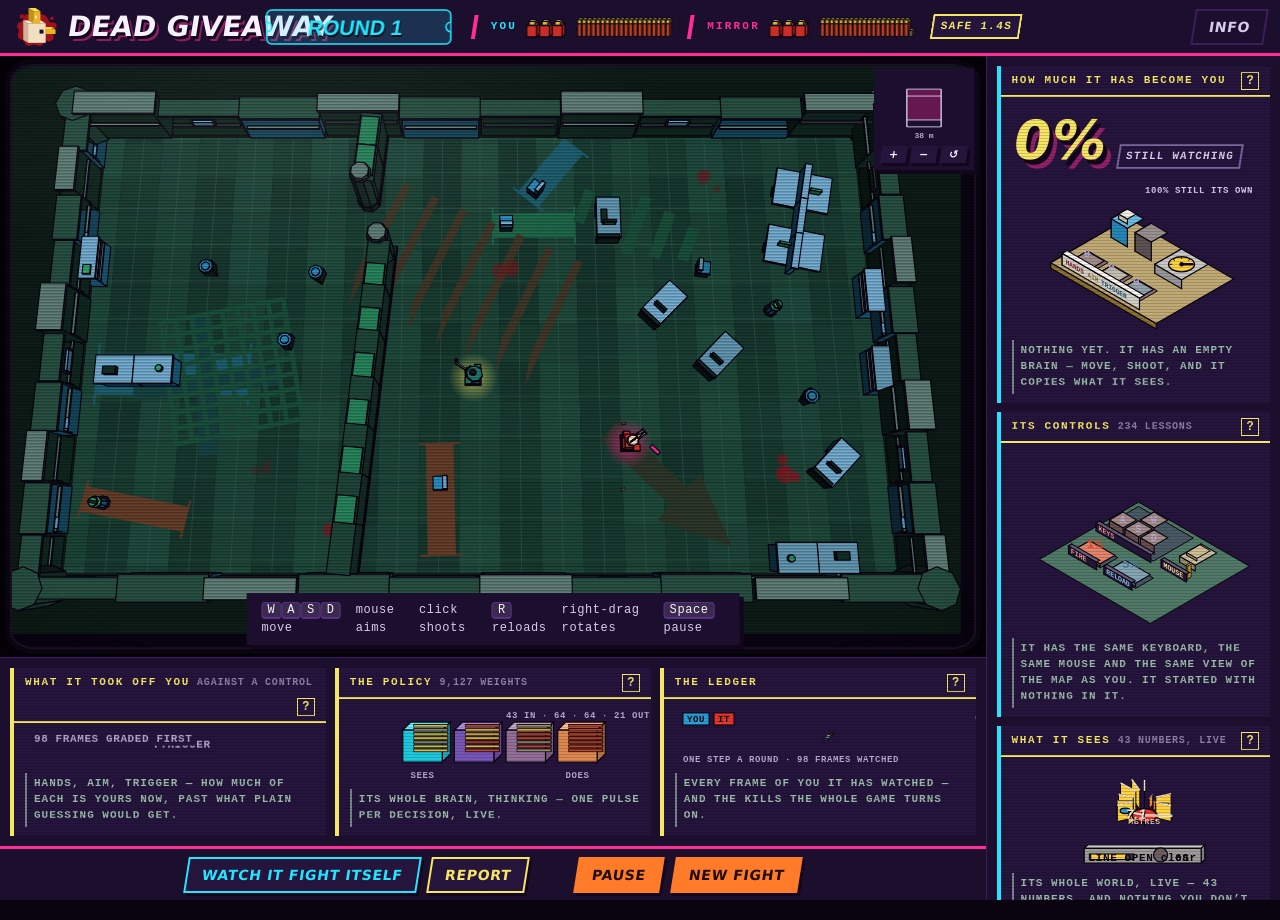
==== commit afb7dd4b: "Say why the bend lives on the canvas, in the two places that promised otherwise Both comments touche" ====
--- a/index.html
+++ b/index.html
@@ -111,7 +111,17 @@
          reference this game is drawn from was made for a screen that bulged.
          The bend is an SVG displacement filter over the arena canvas only — the
          panels stay flat and legible — and render.js applies the same curve to
-         the pointer so what you click is what you see. See CRT_K there. -->
+         the pointer so what you click is what you see. See CRT_K there.
+
+         IT HAS TO BE THE CANVAS, NOT THIS DIV, and the reason is not obvious.
+         The tube carries a drop shadow; a shadow is ink overflow; ink overflow
+         enlarges an element's filter region. With the bend declared up here the
+         displacement map stretched across the tube PLUS its shadow while the
+         picture stayed the size of the tube, so the two were out of register
+         and a band of shifted pixels sat along the bottom edge. Never move the
+         filter back onto this div, and never give the canvas a shadow, outline
+         or drop-shadow of its own — either one reopens it in silence. The
+         measurements are in app.css and dev_log/HANDOFF.md section 89. -->
     <div class="tube" id="tube">
       <canvas id="view" tabindex="0" aria-label="Arena. Move with W A S D. Aim with the mouse. Click to shoot."></canvas>
       <div class="scan" aria-hidden="true"></div>
@@ -426,7 +436,11 @@
 </script>
 <script type="module" src="./js/main.js"></script>
 <!-- The displacement map is generated once at startup from the same constant
-     the pointer correction uses, so the picture and the mouse cannot drift. -->
+     the pointer correction uses, so the picture and the mouse cannot drift 
+     PROVIDED the filter stays on the canvas. While it was declared on .tube
+     they did drift, and nobody noticed for months: measured against a fixed
+     corner, the picture moved about 30px where curvePointer was correcting for
+     23.3px, so aim was being adjusted for a curve the screen did not have. -->
 <svg class="crtdefs" aria-hidden="true" width="0" height="0">
   <filter id="crtBend" x="0%" y="0%" width="100%" height="100%"
           color-interpolation-filters="sRGB">
--- a/css/app.css
+++ b/css/app.css
@@ -40,6 +40,14 @@
      been other colours before that. A missing custom property is not a
      fallback, it is a stale-paint bug with no error attached. */
   --panel-line:#3c1d5e;
+  /* THE DESCRIPTION UNDER EACH PICTURE, and a role name rather than a colour
+     name so it cannot drift into decoration elsewhere. Chosen off the design
+     sheet from eight unreserved hues all tuned to ~8:1, so it was picked on
+     hue rather than on brightness. Measured 7.95:1 on the card and 8.55:1 on
+     the deck row. It sits 109 RGB units from --good, past the 90 this app
+     already uses as the bar for two colours being clearly different, so a
+     green-grey sentence cannot be read as a status green. */
+  --standfirst:#9ab9aa; --standfirst-rule:#778889;
   /* --ink-3 CARRIES ALMOST EVERY SMALL LABEL IN THIS APP, and at #a48fc2 it
      measured 5.9:1 on the card ground — over the 4.5 floor, but that floor is
      for body text at comfortable sizes, not for eleven-pixel uppercase tracked
@@ -304,8 +312,48 @@
   box-shadow:0 0 0 2px #1b1026, 0 0 0 7px #0b0512,
              0 14px 34px rgba(0,0,0,.75),
              inset 0 0 60px rgba(0,0,0,.55);
+}
+/* THE BEND GOES ON THE PICTURE, NOT ON THE WHOLE TUBE.
+ *
+ * MEASURED ROOT CAUSE, 2026-09-02, in the owner's Chrome at device pixel ratio
+ * 1.25 with a 1664x674 tube. With the filter on .tube the bottom of the arena
+ * showed a band: the bottom wall row crushed into a doubled strip with a hard
+ * seam across the full width. Moving the filter to the canvas removed it.
+ *
+ * The deciding experiment was neither of those. It was setting box-shadow:none
+ * on .tube while LEAVING the filter there — the band vanished. Put the shadow
+ * back and it returned. border-radius and overflow were ruled out the same way,
+ * one at a time, in the same tab and the same frame.
+ *
+ * So the mechanism is the SHADOW, not the bend. .tube carries
+ * '0 14px 34px rgba(0,0,0,.75)', which is ink overflow, and ink overflow
+ * enlarges the element's filter region. The displacement map is an feImage at
+ * width="100%" height="100%", so it stretches across that ENLARGED region while
+ * the picture it displaces still occupies only the border box. Map and pixels
+ * are no longer registered, and the error is worst where the map's gradient is
+ * steepest — the edges. Hence a band along the bottom.
+ *
+ * Measured on the static corner pillar: with the filter on the canvas it moves
+ * 23px left, matching the formula's predicted 23.3px there. With the filter on
+ * .tube it moved about 30px the OTHER way. That is not the curve the game
+ * thinks it is drawing, and curvePointer() reads that same formula — so the aim
+ * was being mapped through a curve the picture did not actually have.
+ *
+ * The canvas is inset:0 of the tube and has NO shadow, so its filter region is
+ * its border box and the map registers exactly.
+ *
+ * DO NOT GIVE THIS CANVAS A BOX-SHADOW, an outline, a drop-shadow or any other
+ * ink overflow. Each of them re-enlarges the filter region and brings the band
+ * straight back, with no error anywhere. Decoration belongs on .tube, which is
+ * no longer filtered.
+ *
+ * TWO EARLIER THEORIES ARE RECORDED BECAUSE BOTH WERE WRONG AND BOTH READ AS
+ * OBVIOUS. That the scanlines were aliasing under displacement: they are not —
+ * hiding .scan and .glass changes nothing, and all four on/off combinations
+ * band identically. That a large filtered layer was seaming at tile
+ * boundaries: the layer is the same size in both placements. */
+.tube > canvas{position:absolute;inset:0;width:100%;height:100%;display:block;
   filter:url(#crtBend)}
-.tube > canvas{position:absolute;inset:0;width:100%;height:100%;display:block}
 
 /* the scan structure. Two layers: fine horizontal lines for the raster, and a
    very slow vertical sweep for the refresh — both are pinned so they cannot be
@@ -531,8 +579,17 @@
  * is also in that card's "?" panel, which is always there. */
 .standfirst{margin:7px 0 0;font-family:var(--mono);font-size:var(--fs-micro);
   font-weight:700;letter-spacing:.09em;text-transform:uppercase;line-height:1.45;
-  color:var(--acid);border-left:2px solid var(--acid);padding:3px 0 3px 7px;
-  background:linear-gradient(90deg,rgba(245,230,99,.10),rgba(245,230,99,0))}
+  /* --ink-3, NOT --acid. Two reasons and only one of them is brightness.
+     The header of this file reserves the first three colours: hot is IT, cool
+     is YOU, acid is WHAT IT KNOWS ABOUT YOU, and nothing decorative may use
+     them. A sentence explaining what a panel is knows nothing about anybody,
+     so acid was claiming a meaning it does not carry — and at 13.17:1 it was
+     also the brightest thing in the card, louder than the readings it
+     introduces. --ink-3 is the colour this app already uses for small labels:
+     7.71:1, over the floor, at the aim, and reserved for nothing.
+     Dimming the acid instead was measured and rejected — 45% toward the card
+     still reads as acid at 4.79, and by 60% it is calm and FAILING at 3.12. */
+  color:var(--standfirst);border-left:2px solid var(--standfirst-rule);padding:3px 0 3px 7px}
 .standfirst b{color:var(--ink)}
 .card[data-live="1"] .standfirst{display:none}
 /* ---- per-panel help ------------------------------------------------------ */
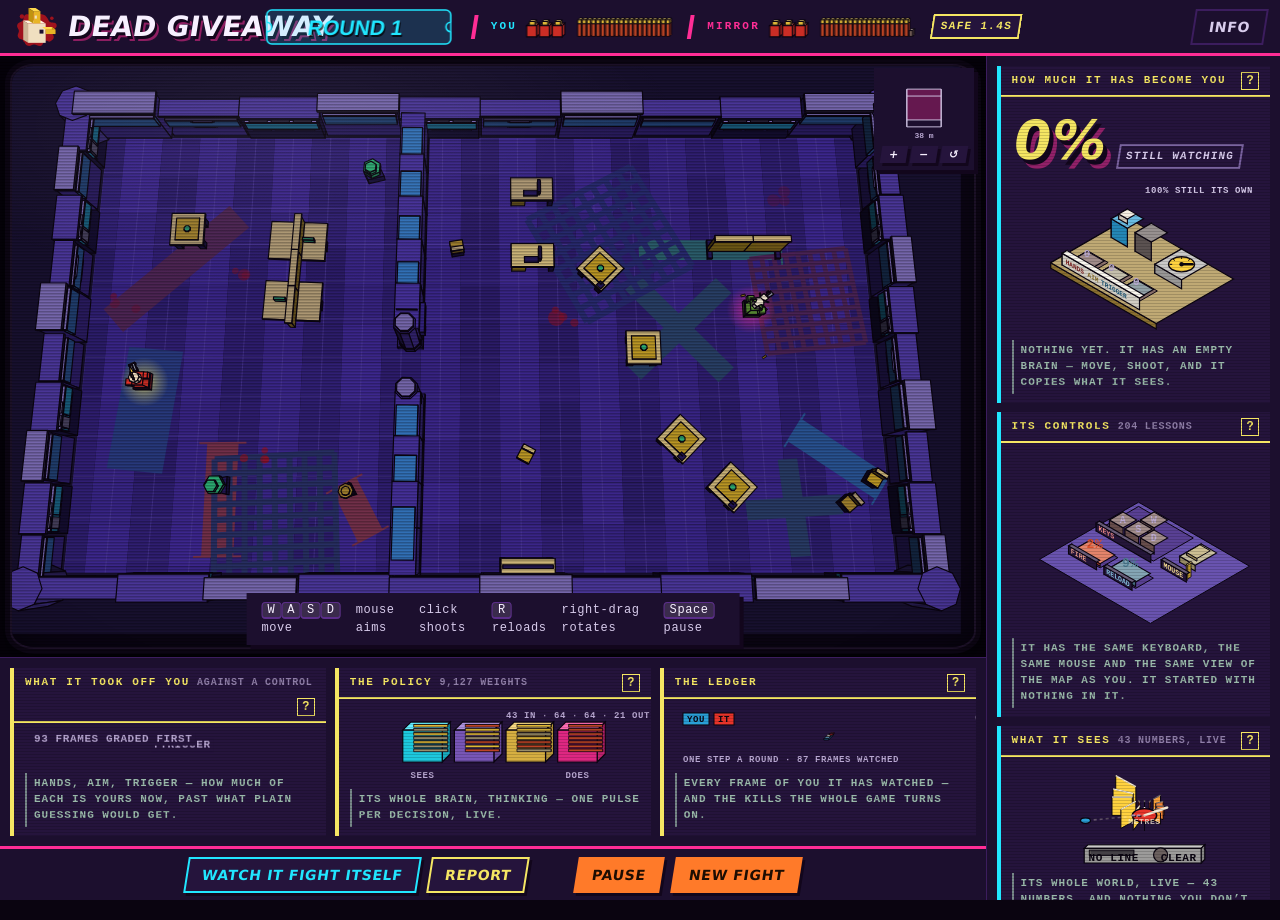
==== commit 736ae906: "The caption that left when it was needed, and two readings drawn on top of each other Two reported f" ====
--- a/index.html
+++ b/index.html
@@ -436,7 +436,7 @@
 </script>
 <script type="module" src="./js/main.js"></script>
 <!-- The displacement map is generated once at startup from the same constant
-     the pointer correction uses, so the picture and the mouse cannot drift 
+     the pointer correction uses, so the picture and the mouse cannot drift —
      PROVIDED the filter stays on the canvas. While it was declared on .tube
      they did drift, and nobody noticed for months: measured against a fixed
      corner, the picture moved about 30px where curvePointer was correcting for
--- a/css/app.css
+++ b/css/app.css
@@ -313,44 +313,44 @@
              0 14px 34px rgba(0,0,0,.75),
              inset 0 0 60px rgba(0,0,0,.55);
 }
-/* THE BEND GOES ON THE PICTURE, NOT ON THE WHOLE TUBE.
- *
- * MEASURED ROOT CAUSE, 2026-09-02, in the owner's Chrome at device pixel ratio
- * 1.25 with a 1664x674 tube. With the filter on .tube the bottom of the arena
- * showed a band: the bottom wall row crushed into a doubled strip with a hard
- * seam across the full width. Moving the filter to the canvas removed it.
- *
- * The deciding experiment was neither of those. It was setting box-shadow:none
- * on .tube while LEAVING the filter there — the band vanished. Put the shadow
- * back and it returned. border-radius and overflow were ruled out the same way,
- * one at a time, in the same tab and the same frame.
- *
- * So the mechanism is the SHADOW, not the bend. .tube carries
- * '0 14px 34px rgba(0,0,0,.75)', which is ink overflow, and ink overflow
- * enlarges the element's filter region. The displacement map is an feImage at
- * width="100%" height="100%", so it stretches across that ENLARGED region while
- * the picture it displaces still occupies only the border box. Map and pixels
- * are no longer registered, and the error is worst where the map's gradient is
- * steepest — the edges. Hence a band along the bottom.
- *
- * Measured on the static corner pillar: with the filter on the canvas it moves
- * 23px left, matching the formula's predicted 23.3px there. With the filter on
- * .tube it moved about 30px the OTHER way. That is not the curve the game
- * thinks it is drawing, and curvePointer() reads that same formula — so the aim
- * was being mapped through a curve the picture did not actually have.
- *
- * The canvas is inset:0 of the tube and has NO shadow, so its filter region is
- * its border box and the map registers exactly.
- *
- * DO NOT GIVE THIS CANVAS A BOX-SHADOW, an outline, a drop-shadow or any other
- * ink overflow. Each of them re-enlarges the filter region and brings the band
- * straight back, with no error anywhere. Decoration belongs on .tube, which is
- * no longer filtered.
- *
- * TWO EARLIER THEORIES ARE RECORDED BECAUSE BOTH WERE WRONG AND BOTH READ AS
- * OBVIOUS. That the scanlines were aliasing under displacement: they are not —
- * hiding .scan and .glass changes nothing, and all four on/off combinations
- * band identically. That a large filtered layer was seaming at tile
+/* THE BEND GOES ON THE PICTURE, NOT ON THE WHOLE TUBE.
+ *
+ * MEASURED ROOT CAUSE, 2026-09-02, in the owner's Chrome at device pixel ratio
+ * 1.25 with a 1664x674 tube. With the filter on .tube the bottom of the arena
+ * showed a band: the bottom wall row crushed into a doubled strip with a hard
+ * seam across the full width. Moving the filter to the canvas removed it.
+ *
+ * The deciding experiment was neither of those. It was setting box-shadow:none
+ * on .tube while LEAVING the filter there — the band vanished. Put the shadow
+ * back and it returned. border-radius and overflow were ruled out the same way,
+ * one at a time, in the same tab and the same frame.
+ *
+ * So the mechanism is the SHADOW, not the bend. .tube carries
+ * '0 14px 34px rgba(0,0,0,.75)', which is ink overflow, and ink overflow
+ * enlarges the element's filter region. The displacement map is an feImage at
+ * width="100%" height="100%", so it stretches across that ENLARGED region while
+ * the picture it displaces still occupies only the border box. Map and pixels
+ * are no longer registered, and the error is worst where the map's gradient is
+ * steepest — the edges. Hence a band along the bottom.
+ *
+ * Measured on the static corner pillar: with the filter on the canvas it moves
+ * 23px left, matching the formula's predicted 23.3px there. With the filter on
+ * .tube it moved about 30px the OTHER way. That is not the curve the game
+ * thinks it is drawing, and curvePointer() reads that same formula — so the aim
+ * was being mapped through a curve the picture did not actually have.
+ *
+ * The canvas is inset:0 of the tube and has NO shadow, so its filter region is
+ * its border box and the map registers exactly.
+ *
+ * DO NOT GIVE THIS CANVAS A BOX-SHADOW, an outline, a drop-shadow or any other
+ * ink overflow. Each of them re-enlarges the filter region and brings the band
+ * straight back, with no error anywhere. Decoration belongs on .tube, which is
+ * no longer filtered.
+ *
+ * TWO EARLIER THEORIES ARE RECORDED BECAUSE BOTH WERE WRONG AND BOTH READ AS
+ * OBVIOUS. That the scanlines were aliasing under displacement: they are not —
+ * hiding .scan and .glass changes nothing, and all four on/off combinations
+ * band identically. That a large filtered layer was seaming at tile
  * boundaries: the layer is the same size in both placements. */
 .tube > canvas{position:absolute;inset:0;width:100%;height:100%;display:block;
   filter:url(#crtBend)}
@@ -564,8 +564,8 @@
  * practice this was built from puts the explaining line ABOVE the plot and
  * keeps the footer for provenance — that is written up in the commit history
  * and in dev_log. The owner has looked at both and wants it under the object,
- * so under the object is where it goes; the label voice, the acid rule and the
- * H6 retire-when-live behaviour are unchanged.
+ * so under the object is where it goes; the label voice and the acid rule are
+ * unchanged. The H6 retire-when-live behaviour is GONE — see below.
  *
  * NAMED .standfirst, NOT .deck. `.deck` was already the bottom panel ROW —
  * a layout container with its own grid, background and border — and a second
@@ -573,10 +573,19 @@
  * padding, border and font. The newspaper term for the line under a headline
  * is the standfirst, which is exactly this element and collides with nothing.
  *
- * It is the EMPTY STATE's explanation (option H6): hud.js drops [data-live] on
- * the card once the instrument has something to show, and the deck goes away
- * to leave the height to the picture. Nothing is lost — every deck's content
- * is also in that card's "?" panel, which is always there. */
+ * IT IS PERMANENT, NOT AN EMPTY STATE — changed 2026-09-03 on a bug report.
+ * It began as option H6, which hid the line once hud.js put [data-live] on the
+ * card, reasoning that a working instrument speaks for itself and the height
+ * belongs to the picture. In play that reads as a fault rather than a design:
+ * the owner reported the description "will disappear sometimes", and sometimes
+ * is precisely when the panel starts working. All six go at once, a few hundred
+ * graded frames in, with nothing on screen to say why or how to get them back.
+ *
+ * A caption that leaves at the moment the reader finally has something to read
+ * is the wrong caption. There is room under every graphic for it — the panels
+ * carry empty space below the object at every size this app lays out — so it
+ * stays up. The per-card "?" still holds the longer explanation; this line is
+ * the one-sentence version and is now always present. */
 .standfirst{margin:7px 0 0;font-family:var(--mono);font-size:var(--fs-micro);
   font-weight:700;letter-spacing:.09em;text-transform:uppercase;line-height:1.45;
   /* --ink-3, NOT --acid. Two reasons and only one of them is brightness.
@@ -591,7 +600,10 @@
      still reads as acid at 4.79, and by 60% it is calm and FAILING at 3.12. */
   color:var(--standfirst);border-left:2px solid var(--standfirst-rule);padding:3px 0 3px 7px}
 .standfirst b{color:var(--ink)}
-.card[data-live="1"] .standfirst{display:none}
+/* NO [data-live] RULE HERE ON PURPOSE. Hiding this line once the card went live
+   was the H6 behaviour and it was reported as a bug — see the note above.
+   hud.js still sets [data-live] and other rules read it; it must not be wired
+   back to this element. */
 /* ---- per-panel help ------------------------------------------------------ */
 /* THE HELP IS THE BACK OF THE CARD. The explanations used to sit under each
    viz as captions; the player asked for the picture to carry the live info
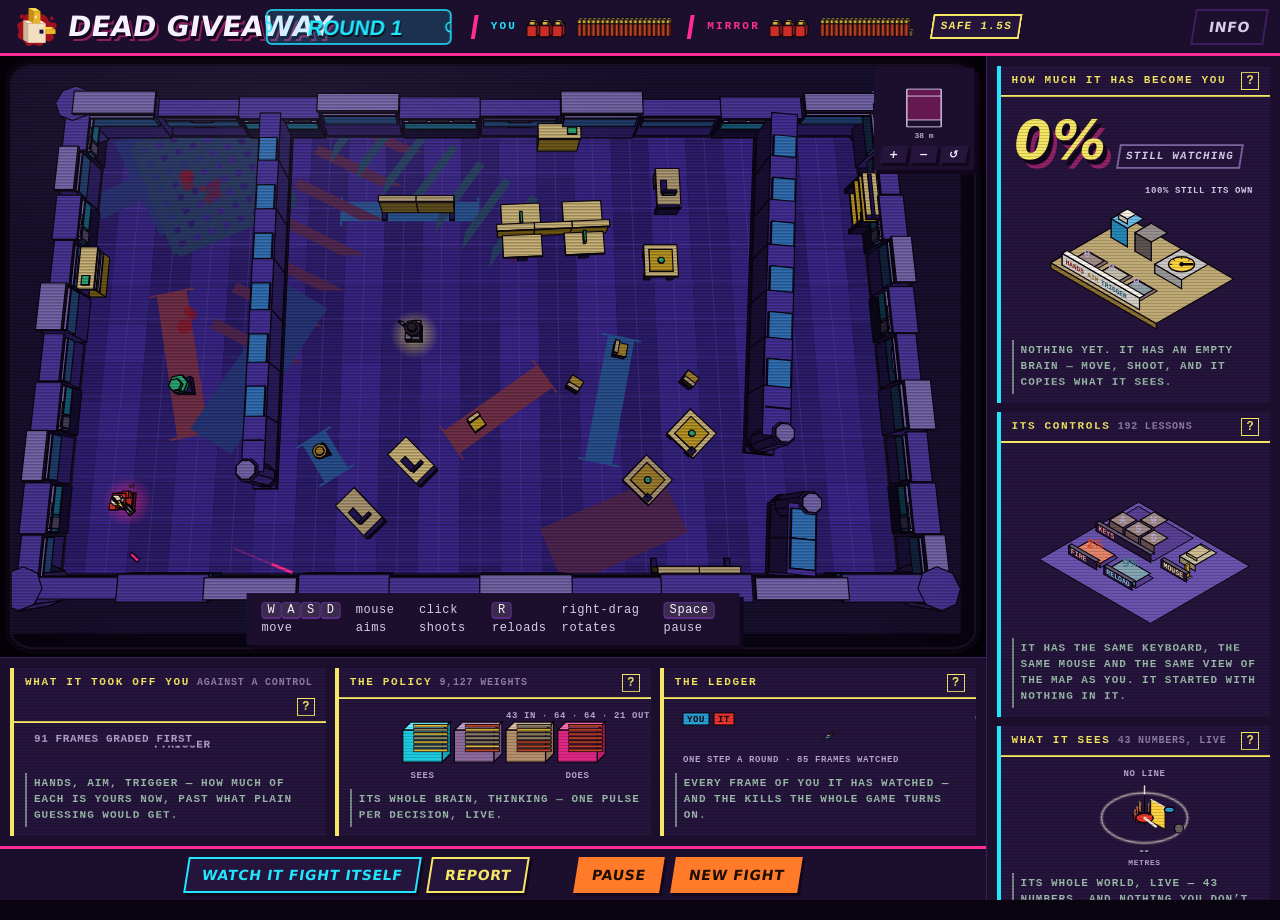
==== commit 5bf07b48: "Rewrite the what-it-sees help for the engraved bezel The panel's help still described the removed ba" ====
--- a/index.html
+++ b/index.html
@@ -294,11 +294,13 @@
         <p>The dome is its whole world. The sixteen fins are its distance
            feelers, one every 22.5&deg; — tall and gold is open space, short and
            red is a wall at its shoulder. The pale spoke is where it is facing;
-           the blue mark is you, with the range written on the line.</p>
-        <p>A solid line means it could shoot you right now; dashed means the
-           line is blocked. The base carries the two readings the dome cannot:
-           how long the line has been open, and a lamp for something in the air
-           at it.</p>
+           the blue mark is you.</p>
+        <p>A solid line to you means it could shoot you right now; dashed means
+           the line is blocked. Around the dome is a fixed ring, engraved like an
+           instrument bezel: the range and its unit on the lower arc, how long the
+           line has been open on the upper, and a lamp that lights when something
+           is in the air at it. The readings sit on the ring, clear of the turning
+           fins, so nothing the dome does can cross them.</p>
         <h4>What it is given</h4>
         <p>This picture is not drawn <em>from</em> the input — it <em>is</em>
            the input: the 43 numbers the policy receives each frame, live.
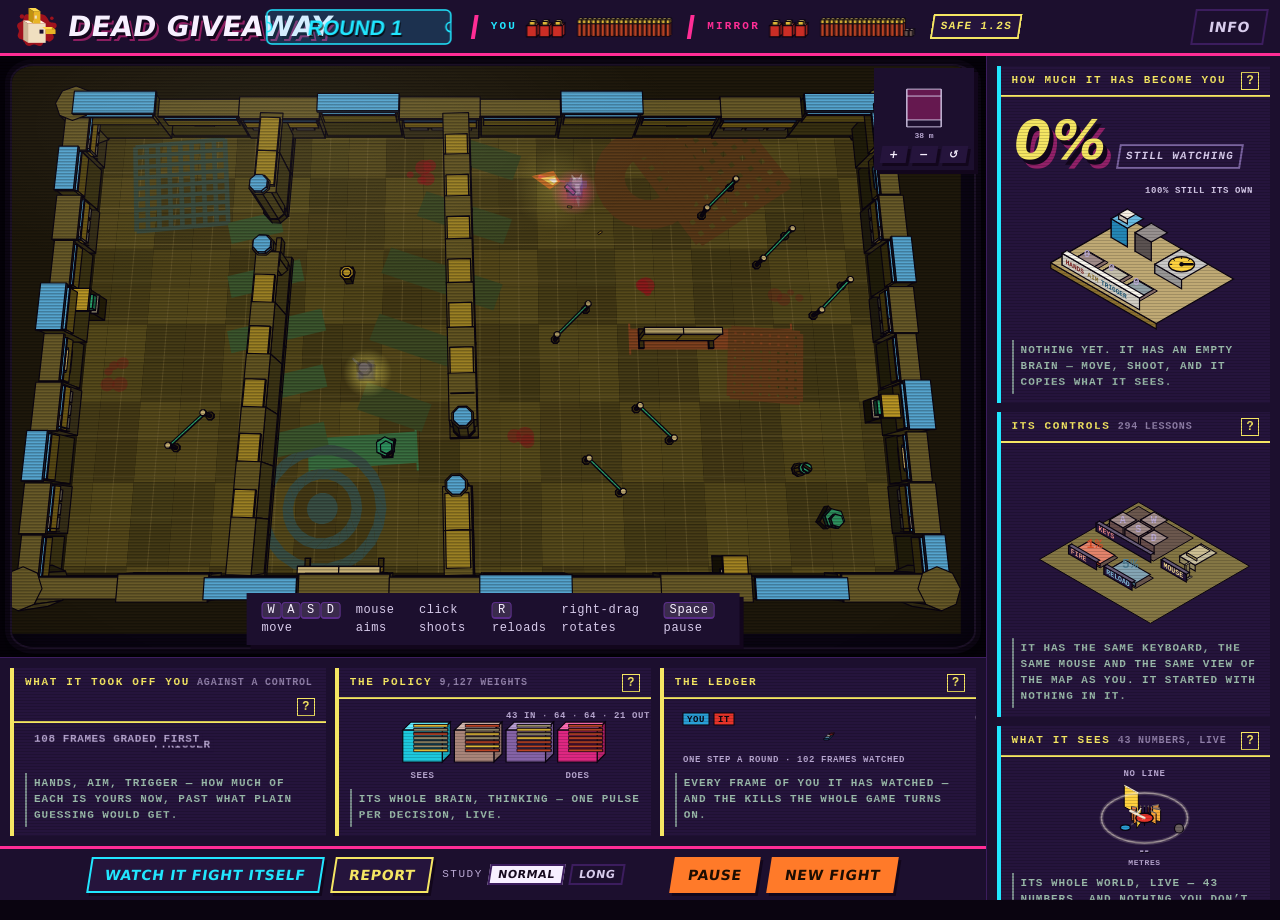
==== commit 74e366f3: "Credit plate holds one line; study-pause switch moves to the dock Two small UI fixes.  The provenanc" ====
--- a/index.html
+++ b/index.html
@@ -78,9 +78,8 @@
          everything it learned about you last time, and never flails at all.</p>
       <h4>Study pause</h4>
       <p>Between rounds it studies you and practises against a copy of itself.
-         A longer pause means more practice per round.
-         <button class="ghosty" id="pauseNorm" aria-pressed="true">normal</button>
-         <button class="ghosty" id="pauseLong" aria-pressed="false">long</button></p>
+         A longer pause means more practice per round &mdash; switch it between
+         <em>normal</em> and <em>long</em> in the bar below.</p>
       <h4>Your data</h4>
       <p>Nothing is uploaded, ever. The model of you is saved in <em>your</em>
          browser only, so the Mirror can remember you between sessions &mdash;
@@ -399,6 +398,17 @@
     <button id="btnWatch" class="you" aria-pressed="false">Watch it fight itself</button>
     <button id="btnReport" class="alt"
             title="Everything this session measured, in text you can read and paste.">Report</button>
+    <!-- STUDY PAUSE, SURFACED. It used to live only in the Info popup, three
+         screens deep; it is a between-rounds setting the player may want mid-run,
+         so it sits on the dock. Same ids as before, so main.js wires it
+         unchanged. -->
+    <span class="dock-seg" role="group" aria-label="Study pause between rounds">
+      <span class="dock-seg-l">study</span>
+      <button class="ghosty seg" id="pauseNorm" aria-pressed="true"
+              title="Normal between-round study pause.">normal</button>
+      <button class="ghosty seg" id="pauseLong" aria-pressed="false"
+              title="Longer pause: more practice per round.">long</button>
+    </span>
     <span class="dock-gap"></span>
     <button id="btnPause" class="warm">Pause</button>
     <!-- RENAMED from "Start over", which collided with the boot card's "New
--- a/css/app.css
+++ b/css/app.css
@@ -275,8 +275,11 @@
 .poplink{color:var(--cool);font-weight:700;text-underline-offset:3px}
 .poplink:hover{color:var(--hot)}
 .pop-plate{margin-top:15px;padding-top:11px;border-top:1px solid var(--line);
-  font-size:var(--fs-micro);letter-spacing:.055em;color:var(--ink-3);
-  text-align:center;line-height:1.9}
+  /* TRACKING TIGHTENED so the provenance line holds on ONE line — measured at
+     310px in a 301px plate at .055em, which wrapped; .028em brings it to ~297px.
+     Per the maker's-mark rule: tighten the plate, do not break the line. */
+  font-size:var(--fs-micro);letter-spacing:.028em;color:var(--ink-3);
+  text-align:center;line-height:1.9;white-space:nowrap}
 /* THE PROVENANCE LINE MUST NOT WRAP. It is the longest string in the panel,
    so the .09em that suits the headings this plate borrows from overflowed it:
    327px needed against 316px available, and the two-line stamp rendered as
@@ -696,8 +699,17 @@
 
 /* ---- dock ---------------------------------------------------------------- */
 .dock{grid-column:1;grid-row:4;display:flex;align-items:center;justify-content:center;
-  gap:11px;background:var(--panel);border-top:3px solid var(--hot)}
+  /* wrap only when the row does not fit — no effect at full width, but the
+     surfaced study switch can no longer push the dock into overflow on a
+     mid-width window above the 980px stacking breakpoint */
+  gap:11px;flex-wrap:wrap;row-gap:8px;background:var(--panel);border-top:3px solid var(--hot)}
 .dock-gap{width:26px}
+/* the study-pause switch, surfaced onto the dock (see index.html). A small
+   label plus two compact ghost buttons, read as one control. */
+.dock-seg{display:inline-flex;align-items:center;gap:6px}
+.dock-seg-l{font-size:var(--fs-micro);letter-spacing:.14em;text-transform:uppercase;
+  color:var(--ink-3)}
+button.ghosty.seg{padding:5px 9px;font-size:var(--fs-micro)}
 
 /* THE RAIL USED TO BE DELETED UNDER 900px — `display:none`, four live readouts
    gone, on the machines least able to spare them. It moves now; see the layout
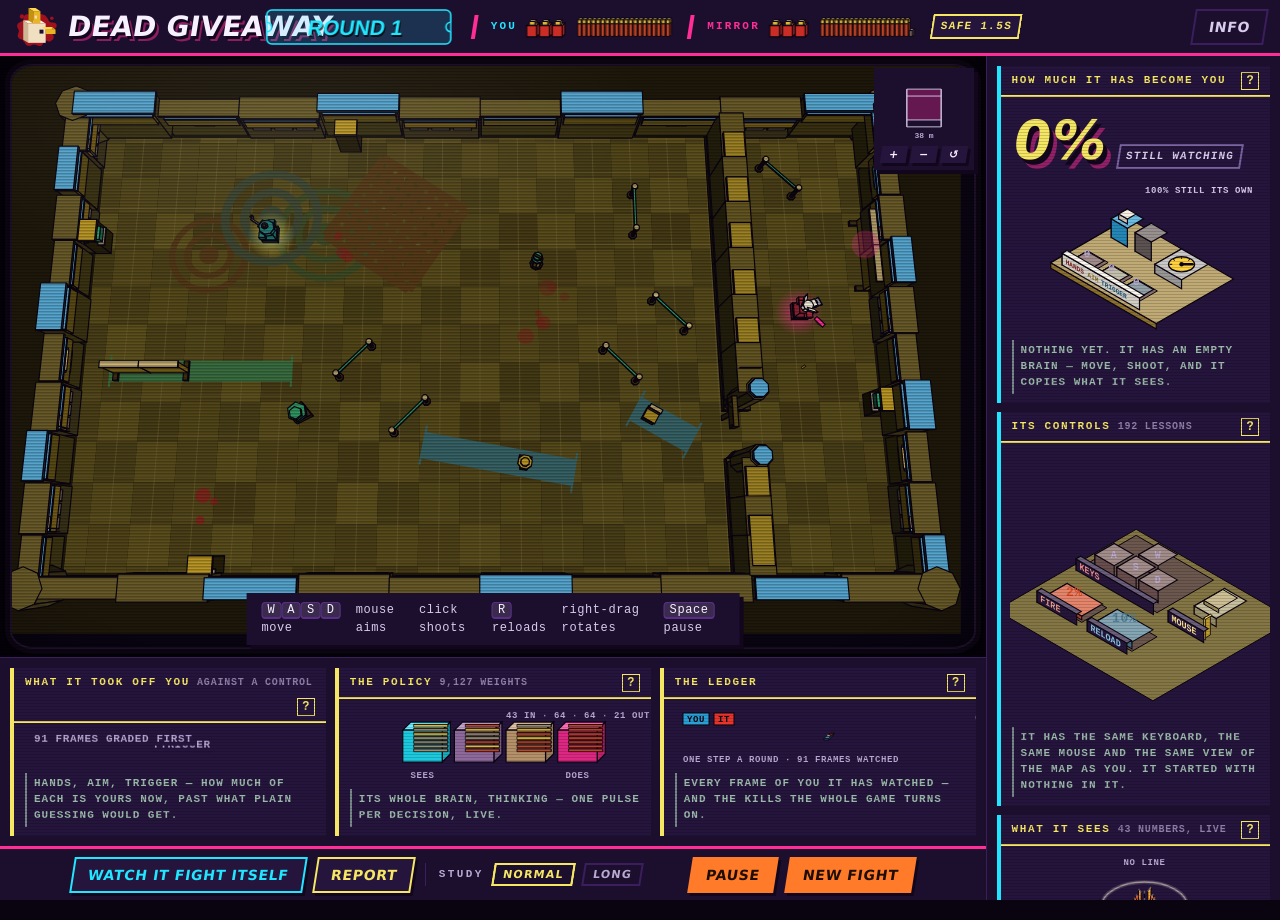
==== commit 8f675e44: "Polish the study switch: learning colour, refined label, no class clash The surfaced study-pause swi" ====
--- a/index.html
+++ b/index.html
@@ -404,9 +404,9 @@
          unchanged. -->
     <span class="dock-seg" role="group" aria-label="Study pause between rounds">
       <span class="dock-seg-l">study</span>
-      <button class="ghosty seg" id="pauseNorm" aria-pressed="true"
+      <button class="ghosty studybtn" id="pauseNorm" aria-pressed="true"
               title="Normal between-round study pause.">normal</button>
-      <button class="ghosty seg" id="pauseLong" aria-pressed="false"
+      <button class="ghosty studybtn" id="pauseLong" aria-pressed="false"
               title="Longer pause: more practice per round.">long</button>
     </span>
     <span class="dock-gap"></span>
--- a/css/app.css
+++ b/css/app.css
@@ -706,10 +706,25 @@
 .dock-gap{width:26px}
 /* the study-pause switch, surfaced onto the dock (see index.html). A small
    label plus two compact ghost buttons, read as one control. */
-.dock-seg{display:inline-flex;align-items:center;gap:6px}
-.dock-seg-l{font-size:var(--fs-micro);letter-spacing:.14em;text-transform:uppercase;
-  color:var(--ink-3)}
-button.ghosty.seg{padding:5px 9px;font-size:var(--fs-micro)}
+.dock-seg{display:inline-flex;align-items:center;gap:9px;
+  /* a hairline sets the SETTING apart from the action buttons beside it */
+  padding-left:13px;border-left:1px solid var(--line)}
+.dock-seg-l{font-family:var(--mono);font-weight:700;font-size:var(--fs-micro);
+  letter-spacing:.22em;text-transform:uppercase;color:var(--ink-3)}
+/* THE STUDY SWITCH READS IN THE LEARNING COLOUR. acid is "what it knows" in
+   this app's palette, and study pause is how long the Mirror studies you, so
+   the chosen option glows acid (panel ground, acid text, inset acid ring, the
+   same treatment REPORT uses) rather than the ink-white "camera" pressed state
+   these inherited by default. Idle options stay quiet in ink-3 with a line
+   rule; the cluster is calmer than the warm action buttons, as a setting should
+   be. Class is studybtn, NOT seg: seg is an existing segmented-group class and
+   the two collided. */
+button.ghosty.studybtn{padding:6px 10px;font-size:var(--fs-micro);
+  letter-spacing:.11em;color:var(--ink-3);outline-color:var(--line);box-shadow:none}
+button.ghosty.studybtn:hover:not(:disabled){color:var(--acid);
+  outline-color:var(--acid);transform:skewX(-9deg)}
+button.ghosty.studybtn[aria-pressed="true"]:not(:disabled){background:var(--panel);
+  color:var(--acid);outline-color:var(--acid);box-shadow:inset 0 0 0 2px var(--acid)}
 
 /* THE RAIL USED TO BE DELETED UNDER 900px — `display:none`, four live readouts
    gone, on the machines least able to spare them. It moves now; see the layout
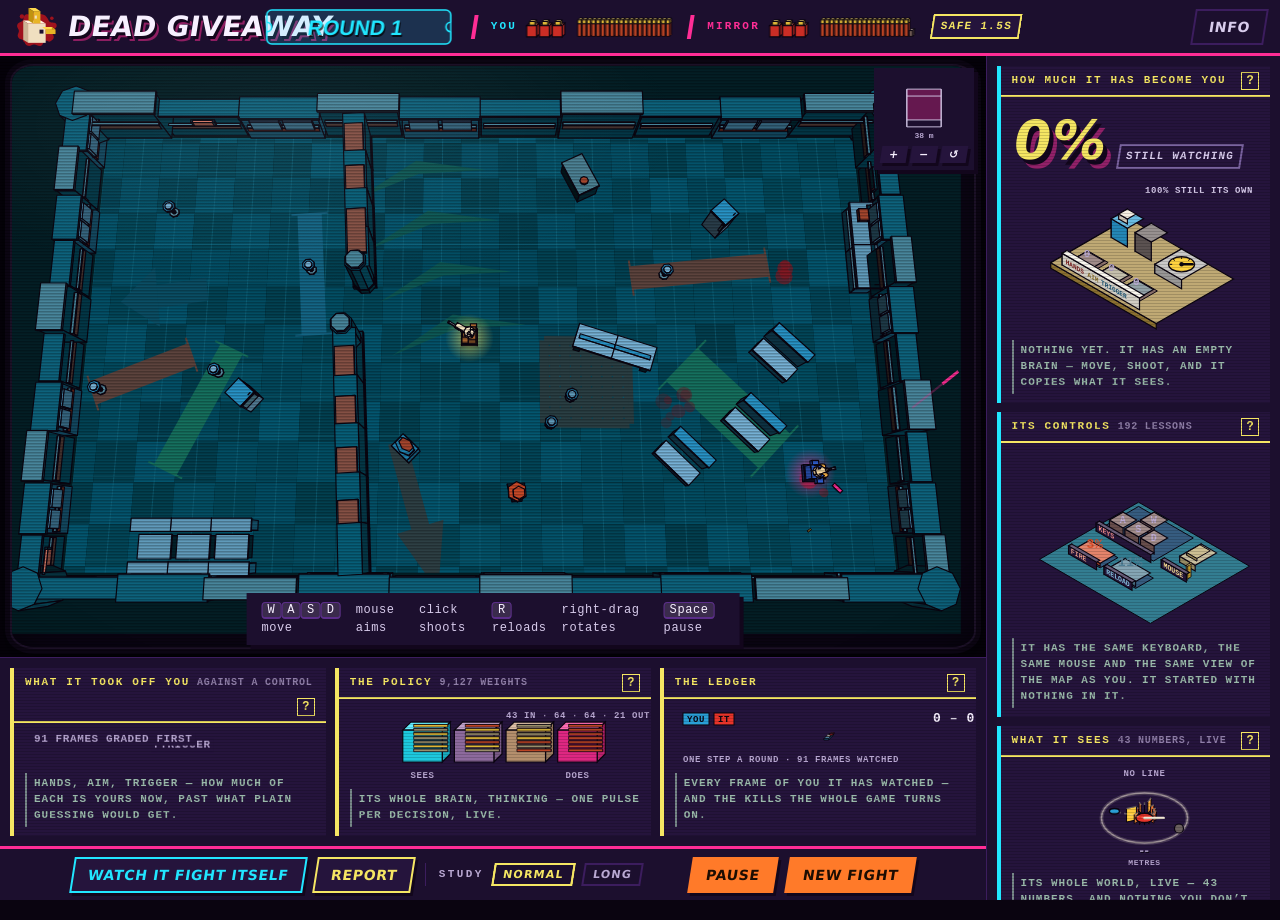
==== commit 2b3bb74c: "The navigation inset redraws about 25 times a second, not every frame It is a navigation aid -- it s" ====
--- a/index.html
+++ b/index.html
@@ -128,7 +128,7 @@
     </div>
 
     <!-- TOP RIGHT of the viewport, where a 3-D tool puts it -->
-    <div class="gizmo" id="gizmo" title="Drag to rotate · wheel to zoom · double-click to reset">
+    <div class="gizmo" id="gizmo" title="Drag to rotate · wheel to zoom · double-click to reset · a small map of the default view appears while the view is turned">
       <canvas id="cube" width="132" height="132"></canvas>
       <div class="gz-btns">
         <button id="zIn" title="Zoom in">+</button>
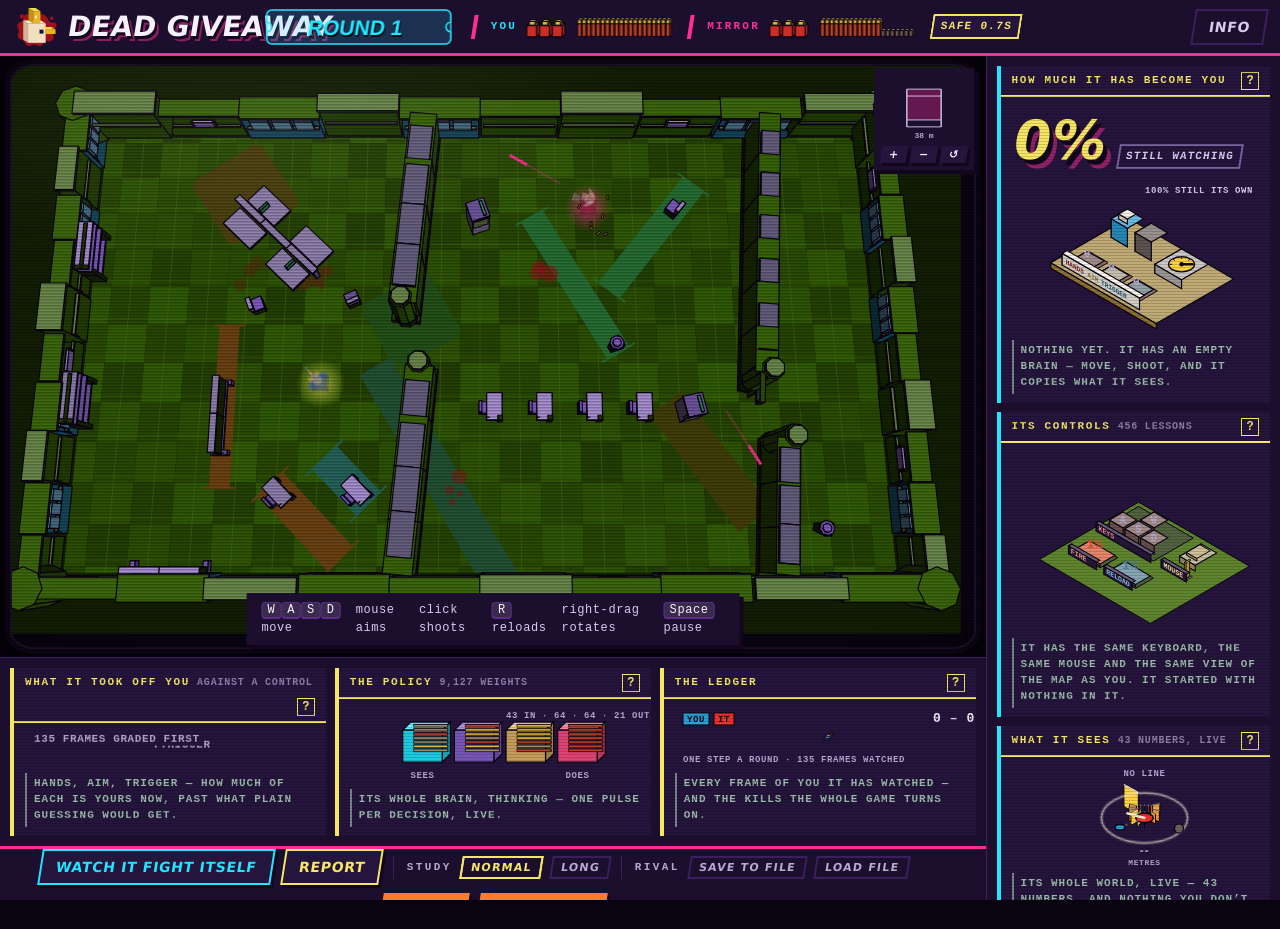
==== commit 346587cb: "The Mirror keeps your pace and your magazine: both fixes on, and the rival can leave as a file Two t" ====
--- a/index.html
+++ b/index.html
@@ -409,6 +409,19 @@
       <button class="ghosty studybtn" id="pauseLong" aria-pressed="false"
               title="Longer pause: more practice per round.">long</button>
     </span>
+    <!-- YOUR RIVAL, AS A FILE. A browser store is the only place the brain
+         lived, and one browser's store turned out to be in memory: four
+         sessions of it went with an app restart. SAVE TO FILE writes exactly
+         what the game saves for itself; LOAD FILE brings one back and makes it
+         the rival from here on. Same segment style as the study switch. -->
+    <span class="dock-seg" role="group" aria-label="Your rival, as a file">
+      <span class="dock-seg-l">rival</span>
+      <button class="ghosty studybtn" id="brainSave"
+              title="Write the rival's whole brain to a file in your downloads. It is the same record the game keeps in this browser, and nothing is sent anywhere.">save to file</button>
+      <button class="ghosty studybtn" id="brainLoad"
+              title="Load a rival from a file saved here or in another browser. It becomes your saved rival in this browser.">load file</button>
+      <input type="file" id="brainFile" accept=".json,application/json" hidden>
+    </span>
     <span class="dock-gap"></span>
     <button id="btnPause" class="warm">Pause</button>
     <!-- RENAMED from "Start over", which collided with the boot card's "New
